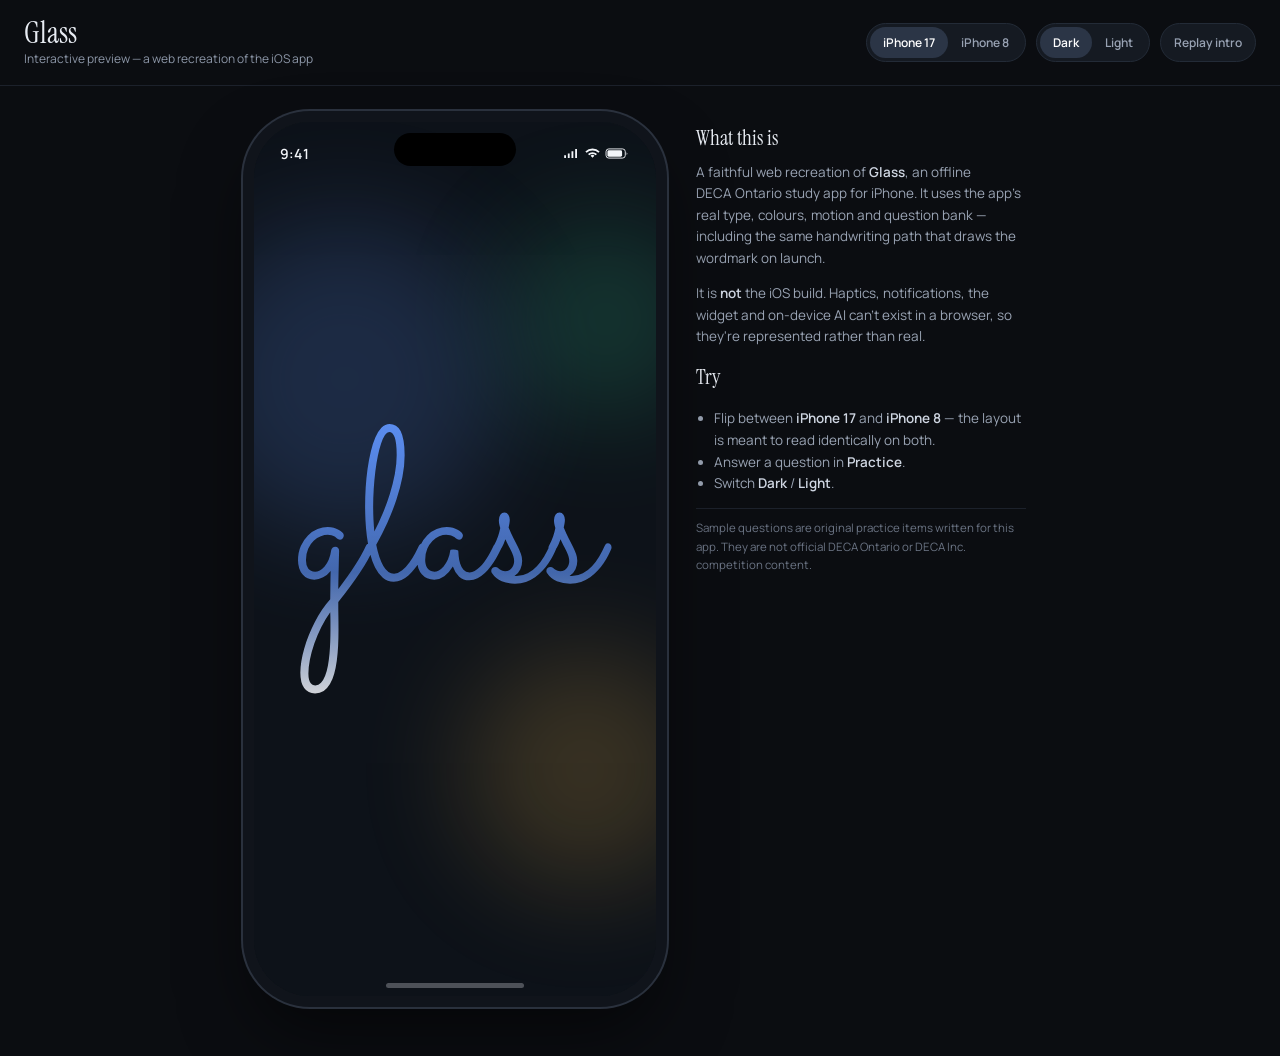
==== index.html @ ff65adac "Add a web recreation of the app, deployable as a static site Vercel cannot run SwiftUI, so pointing " ====
<!doctype html>
<html lang="en">
<head>
<meta charset="utf-8">
<meta name="viewport" content="width=device-width, initial-scale=1, viewport-fit=cover">
<title>Glass — interactive preview</title>
<meta name="description" content="A web recreation of Glass, an offline DECA study app for iPhone.">
<link rel="preconnect" href="https://fonts.googleapis.com">
<link rel="preconnect" href="https://fonts.gstatic.com" crossorigin>
<link href="https://fonts.googleapis.com/css2?family=Instrument+Serif&family=Manrope:wght@400;500;600&family=Sacramento&display=swap" rel="stylesheet">
<link rel="stylesheet" href="/web/app.css">
</head>
<body>

<header class="chrome">
  <div class="chrome-title">
    <span class="wordmark">Glass</span>
    <span class="tag">Interactive preview — a web recreation of the iOS app</span>
  </div>
  <div class="chrome-controls">
    <div class="seg" role="group" aria-label="Device">
      <button data-device="17" class="on" aria-pressed="true">iPhone&nbsp;17</button>
      <button data-device="8" aria-pressed="false">iPhone&nbsp;8</button>
    </div>
    <div class="seg" role="group" aria-label="Appearance">
      <button data-theme="dark" class="on" aria-pressed="true">Dark</button>
      <button data-theme="light" aria-pressed="false">Light</button>
    </div>
    <button id="restart" class="ghost">Replay intro</button>
  </div>
</header>

<main class="stage">
  <div class="phone" id="phone" data-device="17">
    <div class="bezel">
      <div class="island" aria-hidden="true"></div>
      <div class="notchless-status" aria-hidden="true"></div>
      <div class="statusbar" aria-hidden="true">
        <span class="time">9:41</span>
        <span class="icons">
          <svg viewBox="0 0 18 12" class="si"><path d="M1 8h2v3H1zM5 6h2v5H5zM9 3.5h2V11H9zM13 1h2v10h-2z"/></svg>
          <svg viewBox="0 0 16 12" class="si"><path d="M8 10.6 5.9 8.4a3 3 0 0 1 4.2 0zM8 6.6a5 5 0 0 0-3.5 1.4L3.1 6.6a7 7 0 0 1 9.8 0L11.5 8A5 5 0 0 0 8 6.6zM8 2.6a9 9 0 0 0-6.4 2.6L.2 3.8a11 11 0 0 1 15.6 0l-1.4 1.4A9 9 0 0 0 8 2.6z"/></svg>
          <svg viewBox="0 0 26 12" class="si"><rect x="0.5" y="1" width="21" height="10" rx="3" fill="none" stroke="currentColor" stroke-width="1"/><rect x="2" y="2.5" width="16" height="7" rx="1.6"/><path d="M23 4.5v3a2 2 0 0 0 0-3z"/></svg>
        </span>
      </div>

      <div class="screen" id="screen">
        <div class="scrim" aria-hidden="true"></div>
        <div class="viewport" id="viewport"></div>
        <nav class="tabbar" id="tabbar" hidden aria-label="Main"></nav>
      </div>

      <div class="home-indicator" aria-hidden="true"></div>
    </div>
  </div>

  <aside class="notes">
    <h2>What this is</h2>
    <p>A faithful web recreation of <strong>Glass</strong>, an offline DECA&nbsp;Ontario study app
       for iPhone. It uses the app's real type, colours, motion and question bank — including the
       same handwriting path that draws the wordmark on launch.</p>
    <p>It is <strong>not</strong> the iOS build. Haptics, notifications, the widget and on-device
       AI can't exist in a browser, so they're represented rather than real.</p>
    <h2>Try</h2>
    <ul>
      <li>Flip between <strong>iPhone&nbsp;17</strong> and <strong>iPhone&nbsp;8</strong> — the layout
          is meant to read identically on both.</li>
      <li>Answer a question in <strong>Practice</strong>.</li>
      <li>Switch <strong>Dark</strong> / <strong>Light</strong>.</li>
    </ul>
    <p class="fine">Sample questions are original practice items written for this app. They are not
       official DECA&nbsp;Ontario or DECA&nbsp;Inc. competition content.</p>
  </aside>
</main>

<script src="/web/app.js"></script>
</body>
</html>
---- web/app.css ----
/* Glass — web preview
   Design tokens copied verbatim from Core/DesignSystem.swift so the two stay
   comparable. If the app's palette changes, change it here and nowhere else. */

:root {
  --canvas:#F4F6FA; --card:#FFFFFF; --card-raised:#FFFFFF; --card-sunken:#EDF1F7;
  --stroke:#E2E8F0; --stroke-strong:#CBD5E1;
  --text-primary:#0F1B2D; --text-secondary:#53627A; --text-tertiary:#8A97AB;
  --accent:#2563EB; --accent-soft:#E4EDFF;
  --success:#12855C; --success-soft:#DDF5EC;
  --danger:#C8342F; --danger-soft:#FCE6E5;
  --gold:#B07407; --gold-soft:#FBF0DA;
  --inactive:#B4BECC; --shadow:15,27,45;

  --gutter:18px; --card-radius:18px; --control-radius:14px;
  --stack:14px; --section:24px;

  --display:'Instrument Serif',Didot,'Bodoni 72',Georgia,serif;
  --text:'Manrope',-apple-system,'SF Pro Text','Helvetica Neue',sans-serif;
  --script:'Sacramento',cursive;

  /* Springs, approximated. snappy .34/.78 · gentle .5/.85 · quick .18 ease-out */
  --snappy:340ms cubic-bezier(.32,1.35,.5,1);
  --gentle:500ms cubic-bezier(.28,1.12,.44,1);
  --quick:180ms cubic-bezier(.2,0,0,1);
}
[data-theme=dark] {
  --canvas:#0D1219; --card:#161E29; --card-raised:#1D2632; --card-sunken:#111823;
  --stroke:#27313F; --stroke-strong:#33404F;
  --text-primary:#F2F5F9; --text-secondary:#9AA8BC; --text-tertiary:#6C7A8D;
  --accent:#5B8DEF; --accent-soft:#1B2942;
  --success:#34C793; --success-soft:#11312A;
  --danger:#F2645F; --danger-soft:#3A1B1C;
  --gold:#E8B14A; --gold-soft:#33270F;
  --inactive:#3C4757; --shadow:0,0,0;
}

*,*::before,*::after { box-sizing:border-box; }
html,body { margin:0; }
body {
  font-family:var(--text); background:#0b0d11; color:#e8ecf3;
  -webkit-font-smoothing:antialiased; min-height:100vh;
}

/* ---------- page chrome (not part of the app) ---------- */
.chrome {
  display:flex; flex-wrap:wrap; gap:16px; align-items:center; justify-content:space-between;
  padding:18px 24px; border-bottom:1px solid #1c212b;
}
.chrome-title { display:flex; flex-direction:column; gap:2px; }
.wordmark { font-family:var(--display); font-size:30px; line-height:1; }
.tag { font-size:12px; color:#8d97a8; }
.chrome-controls { display:flex; gap:10px; flex-wrap:wrap; }
.seg { display:flex; background:#151a22; border:1px solid #232b37; border-radius:999px; padding:3px; }
.seg button, .ghost {
  font:inherit; font-size:12px; font-weight:600; color:#98a2b3;
  background:none; border:0; padding:7px 13px; border-radius:999px; cursor:pointer;
}
.seg button.on { background:#2b3546; color:#fff; }
.ghost { border:1px solid #232b37; border-radius:999px; background:#151a22; }
.seg button:focus-visible, .ghost:focus-visible { outline:2px solid #5B8DEF; outline-offset:2px; }

.stage {
  display:flex; gap:40px; align-items:flex-start; justify-content:center;
  padding:36px 24px 60px; flex-wrap:wrap;
}
.notes { max-width:330px; font-size:13.5px; line-height:1.6; color:#9aa4b4; }
.notes h2 { font-family:var(--display); font-size:21px; color:#e8ecf3; margin:0 0 6px; font-weight:400; }
.notes h2 + p { margin-top:0; }
.notes ul { padding-left:18px; }
.notes strong { color:#cfd6e2; font-weight:600; }
.fine { font-size:11.5px; color:#6b7484; border-top:1px solid #1c212b; padding-top:10px; }

/* ---------- device ---------- */
.phone { --w:402px; --h:874px; --radius:56px; --top-inset:59px; --bottom-inset:34px; }
.phone[data-device="8"] { --w:375px; --h:667px; --radius:0px; --top-inset:20px; --bottom-inset:0px; }

.bezel {
  position:relative; width:var(--w); height:var(--h);
  border-radius:var(--radius); background:var(--canvas);
  box-shadow:0 0 0 11px #10141b, 0 0 0 13px #2a313d, 0 34px 70px rgba(0,0,0,.55);
  overflow:hidden; transition:width var(--gentle), height var(--gentle), border-radius var(--gentle);
}
.phone[data-device="8"] .bezel { box-shadow:0 0 0 13px #10141b, 0 0 0 15px #2a313d, 0 34px 70px rgba(0,0,0,.55); }

.island {
  position:absolute; top:11px; left:50%; transform:translateX(-50%);
  width:122px; height:33px; border-radius:999px; background:#000; z-index:6;
}
.phone[data-device="8"] .island { display:none; }
.notchless-status { display:none; }

.statusbar {
  position:absolute; top:0; left:0; right:0; height:var(--top-inset); z-index:8;
  display:flex; align-items:center; justify-content:space-between;
  padding:0 26px; color:var(--text-primary); font-size:14px; font-weight:600;
  padding-top:4px;
}
.phone[data-device="8"] .statusbar { padding:0 14px; font-size:12px; }
.statusbar .time { letter-spacing:.2px; }
.icons { display:flex; gap:5px; align-items:center; }
.si { height:11px; fill:currentColor; }
.si:nth-child(1) { width:17px; } .si:nth-child(2) { width:15px; } .si:nth-child(3) { width:25px; }

.home-indicator {
  position:absolute; bottom:8px; left:50%; transform:translateX(-50%);
  width:138px; height:5px; border-radius:99px; background:var(--text-primary); opacity:.28; z-index:6;
}
.phone[data-device="8"] .home-indicator { display:none; }

.screen {
  position:absolute; inset:0; background:var(--canvas); color:var(--text-primary);
  overflow:hidden; display:flex; flex-direction:column;
}
/* The status-bar fade, same idea as StatusBarScrim in the app: a gradient of
   the canvas colour, never a blur. */
.scrim {
  position:absolute; top:0; left:0; right:0; z-index:4; pointer-events:none;
  height:calc(var(--top-inset) + 16px);
  background:linear-gradient(to bottom,
    var(--canvas) 0%, var(--canvas) 55%, rgba(0,0,0,0) 100%);
}
[data-theme=light] .scrim { background:linear-gradient(to bottom,#F4F6FA 0%,#F4F6FA 55%,rgba(244,246,250,0) 100%); }

.viewport {
  flex:1; overflow-y:auto; overflow-x:hidden; -webkit-overflow-scrolling:touch;
  padding:calc(var(--top-inset) + 6px) var(--gutter) calc(var(--bottom-inset) + 96px);
  scrollbar-width:none;
}
.viewport::-webkit-scrollbar { display:none; }
.viewport.flush { padding:0; overflow:hidden; }

/* ---------- type ---------- */
.t-large { font-family:var(--display); font-size:38px; line-height:1.06; font-weight:400; }
.t-title { font-family:var(--display); font-size:26px; line-height:1.14; font-weight:400; }
.t-question { font-size:20px; font-weight:600; line-height:1.32; }
.t-headline { font-size:17px; font-weight:600; }
.t-body { font-size:17px; }
.t-callout { font-size:16px; }
.t-foot { font-size:13px; }
.t-cap { font-size:12px; }
.t-capb { font-size:12px; font-weight:600; }
.dim { color:var(--text-secondary); }
.dimmer { color:var(--text-tertiary); }
.num { font-variant-numeric:tabular-nums; }

/* ---------- building blocks ---------- */
.card {
  background:var(--card); border:1px solid var(--stroke); border-radius:var(--card-radius);
  padding:16px; box-shadow:0 4px 10px rgba(var(--shadow),.05);
}
.stack { display:flex; flex-direction:column; gap:var(--stack); }
.section { display:flex; flex-direction:column; gap:var(--section); }
.row { display:flex; align-items:center; gap:12px; }
.spread { display:flex; align-items:center; justify-content:space-between; gap:12px; }
.grow { flex:1; }

.header-block { display:flex; flex-direction:column; gap:5px; margin-bottom:2px; }
.eyebrow { display:flex; align-items:center; gap:6px; font-size:12px; font-weight:600; color:var(--text-secondary); }
.dot { width:9px; height:9px; border-radius:99px; background:var(--accent); flex:none; }

.btn {
  font:inherit; font-size:17px; font-weight:500; color:#fff; background:var(--accent);
  border:0; border-radius:var(--control-radius); padding:14px 18px; width:100%;
  cursor:pointer; transition:transform var(--quick), filter var(--quick);
}
.btn:active { transform:scale(.975); filter:brightness(.94); }
.btn.secondary { background:var(--card-sunken); color:var(--text-primary); border:1px solid var(--stroke); }
.btn:focus-visible { outline:2px solid var(--accent); outline-offset:3px; }

.chip {
  font:inherit; font-size:13px; font-weight:600; color:var(--text-primary);
  background:var(--card-sunken); border:1px solid var(--stroke);
  border-radius:11px; padding:11px 0; flex:1; cursor:pointer; transition:all var(--quick);
}
.chip.on { background:var(--accent); border-color:var(--accent); color:#fff; }
.chips { display:flex; gap:8px; }

.pill { display:inline-flex; align-items:center; gap:5px; font-size:11.5px; font-weight:600;
        padding:4px 9px; border-radius:99px; background:var(--accent-soft); color:var(--accent); }

.opt {
  display:flex; align-items:center; gap:12px; width:100%; text-align:left; cursor:pointer;
  font:inherit; font-size:16px; color:var(--text-primary);
  background:var(--card-sunken); border:1px solid var(--stroke);
  border-radius:var(--control-radius); padding:11px 12px; transition:all var(--quick);
}
.opt .mark { width:22px; height:22px; border-radius:99px; border:1.5px solid var(--inactive); flex:none; }
.opt.on { background:color-mix(in srgb, var(--accent) 9%, transparent); border-color:color-mix(in srgb, var(--accent) 45%, transparent); font-weight:600; }
.opt.on .mark { border-color:var(--accent); background:var(--accent); box-shadow:inset 0 0 0 3px var(--card); }
.opt.correct { background:var(--success-soft); border-color:var(--success); }
.opt.correct .mark { border-color:var(--success); background:var(--success); box-shadow:inset 0 0 0 3px var(--card); }
.opt.wrong { background:var(--danger-soft); border-color:var(--danger); }
.opt.wrong .mark { border-color:var(--danger); background:var(--danger); box-shadow:inset 0 0 0 3px var(--card); }
.opt:disabled { cursor:default; }
.opt .letter { font-size:12px; font-weight:700; color:var(--text-tertiary); width:14px; flex:none; }

.bar { height:8px; border-radius:99px; background:var(--card-sunken); border:1px solid var(--stroke); overflow:hidden; }
.bar > i { display:block; height:100%; background:var(--accent); transition:width var(--gentle); }

.ring { display:block; }
.ring circle { fill:none; stroke-linecap:round; transform:rotate(-90deg); transform-origin:50% 50%; }

.divider { height:1px; background:var(--stroke); }

/* ---------- tab bar (floating capsule, as in RootView) ---------- */
.tabbar {
  position:absolute; left:50%; transform:translateX(-50%); z-index:7;
  bottom:calc(var(--bottom-inset) + 12px);
  display:flex; gap:2px; padding:6px;
  background:color-mix(in srgb, var(--card) 88%, transparent);
  border:1px solid var(--stroke); border-radius:999px;
  box-shadow:0 8px 22px rgba(var(--shadow),.18);
  backdrop-filter:blur(14px); -webkit-backdrop-filter:blur(14px);
  max-width:calc(100% - 20px);
}
.tabbar button {
  font:inherit; font-size:9.5px; font-weight:600; color:var(--text-tertiary);
  background:none; border:0; border-radius:999px; padding:7px 9px 6px;
  display:flex; flex-direction:column; align-items:center; gap:3px; cursor:pointer;
  transition:color var(--quick), background var(--quick);
}
/* `display:flex` above outranks the UA stylesheet's [hidden]{display:none},
   so the bar has to be told again — otherwise it floats over the intro and
   the onboarding, neither of which has tabs. */
.tabbar[hidden] { display:none; }
.tabbar button svg { width:19px; height:19px; fill:currentColor; }
.tabbar button.on { color:var(--accent); background:var(--accent-soft); }
.phone[data-device="8"] .tabbar button { padding:6px 7px 5px; font-size:9px; }

/* ---------- intro ---------- */
/* Below the status bar and island (z 5/6): those are physical on a real phone
   and stay visible through the reveal. Above the scrim so the fade doesn't
   sit on top of the wordmark. */
.intro { position:absolute; inset:0; display:grid; place-items:center; background:var(--canvas); z-index:5; }
.intro.leaving { opacity:0; transition:opacity 450ms ease-in; }
.blob { position:absolute; border-radius:50%; filter:blur(56px); opacity:.2; }
.word-wrap { position:relative; width:78%; }
.word-wrap svg { width:100%; overflow:visible; display:block; }
#pen { fill:none; stroke:#fff; stroke-linecap:round; stroke-linejoin:round; }
#glassword { font-family:var(--script); }

/* ---------- onboarding ---------- */
.summary { display:flex; align-items:center; gap:12px; width:100%; text-align:left; cursor:pointer;
           font:inherit; background:var(--card); border:1px solid var(--stroke);
           border-radius:var(--card-radius); padding:13px; color:var(--text-primary); }
.tick { width:18px; height:18px; flex:none; fill:var(--success); }
.enter { animation:enter var(--gentle) both; }
@keyframes enter { from { opacity:0; transform:translateY(-10px);} to { opacity:1; transform:none; } }

@media (prefers-reduced-motion:reduce) {
  *, *::before, *::after { animation-duration:.01ms !important; transition-duration:.01ms !important; }
}

@media (max-width:900px) {
  .stage { padding:20px 12px 40px; gap:24px; }
  .notes { max-width:none; }
  .phone { zoom:.86; }
}
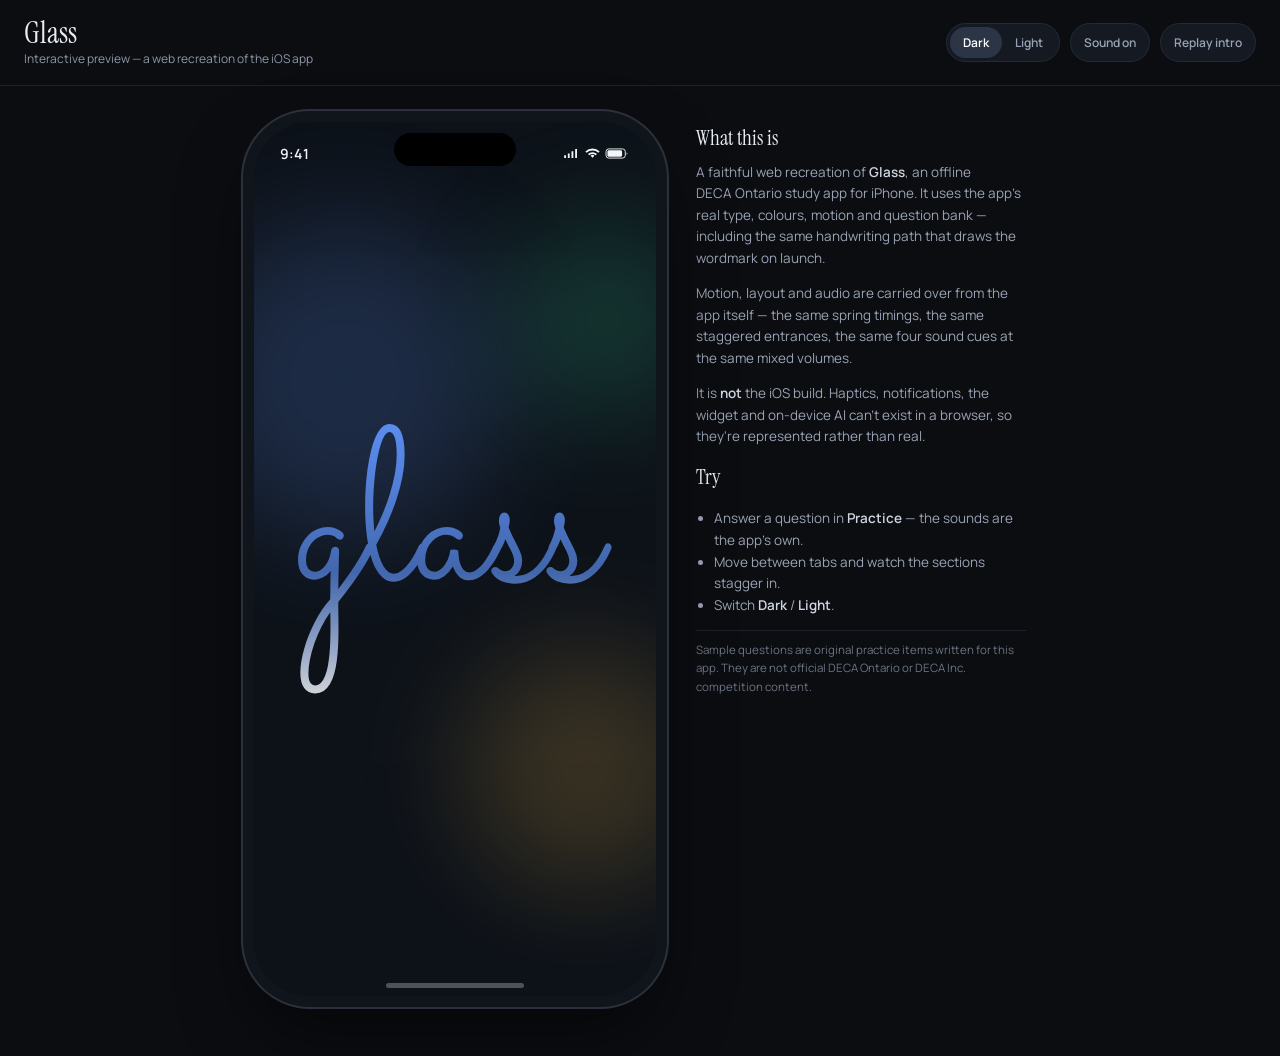
==== commit 02348350: "Web preview: drop the iPhone 8 frame, add the app's motion and sound Device toggle removed — iPhone " ====
--- a/index.html
+++ b/index.html
@@ -18,23 +18,19 @@
     <span class="tag">Interactive preview — a web recreation of the iOS app</span>
   </div>
   <div class="chrome-controls">
-    <div class="seg" role="group" aria-label="Device">
-      <button data-device="17" class="on" aria-pressed="true">iPhone&nbsp;17</button>
-      <button data-device="8" aria-pressed="false">iPhone&nbsp;8</button>
-    </div>
     <div class="seg" role="group" aria-label="Appearance">
       <button data-theme="dark" class="on" aria-pressed="true">Dark</button>
       <button data-theme="light" aria-pressed="false">Light</button>
     </div>
+    <button id="sound" class="ghost" aria-pressed="true">Sound on</button>
     <button id="restart" class="ghost">Replay intro</button>
   </div>
 </header>
 
 <main class="stage">
-  <div class="phone" id="phone" data-device="17">
+  <div class="phone" id="phone">
     <div class="bezel">
       <div class="island" aria-hidden="true"></div>
-      <div class="notchless-status" aria-hidden="true"></div>
       <div class="statusbar" aria-hidden="true">
         <span class="time">9:41</span>
         <span class="icons">
@@ -59,13 +55,14 @@
     <p>A faithful web recreation of <strong>Glass</strong>, an offline DECA&nbsp;Ontario study app
        for iPhone. It uses the app's real type, colours, motion and question bank — including the
        same handwriting path that draws the wordmark on launch.</p>
+    <p>Motion, layout and audio are carried over from the app itself — the same spring timings,
+       the same staggered entrances, the same four sound cues at the same mixed volumes.</p>
     <p>It is <strong>not</strong> the iOS build. Haptics, notifications, the widget and on-device
        AI can't exist in a browser, so they're represented rather than real.</p>
     <h2>Try</h2>
     <ul>
-      <li>Flip between <strong>iPhone&nbsp;17</strong> and <strong>iPhone&nbsp;8</strong> — the layout
-          is meant to read identically on both.</li>
-      <li>Answer a question in <strong>Practice</strong>.</li>
+      <li>Answer a question in <strong>Practice</strong> — the sounds are the app's own.</li>
+      <li>Move between tabs and watch the sections stagger in.</li>
       <li>Switch <strong>Dark</strong> / <strong>Light</strong>.</li>
     </ul>
     <p class="fine">Sample questions are original practice items written for this app. They are not
--- a/web/app.css
+++ b/web/app.css
@@ -73,7 +73,6 @@
 
 /* ---------- device ---------- */
 .phone { --w:402px; --h:874px; --radius:56px; --top-inset:59px; --bottom-inset:34px; }
-.phone[data-device="8"] { --w:375px; --h:667px; --radius:0px; --top-inset:20px; --bottom-inset:0px; }
 
 .bezel {
   position:relative; width:var(--w); height:var(--h);
@@ -81,14 +80,11 @@
   box-shadow:0 0 0 11px #10141b, 0 0 0 13px #2a313d, 0 34px 70px rgba(0,0,0,.55);
   overflow:hidden; transition:width var(--gentle), height var(--gentle), border-radius var(--gentle);
 }
-.phone[data-device="8"] .bezel { box-shadow:0 0 0 13px #10141b, 0 0 0 15px #2a313d, 0 34px 70px rgba(0,0,0,.55); }
 
 .island {
   position:absolute; top:11px; left:50%; transform:translateX(-50%);
   width:122px; height:33px; border-radius:999px; background:#000; z-index:6;
 }
-.phone[data-device="8"] .island { display:none; }
-.notchless-status { display:none; }
 
 .statusbar {
   position:absolute; top:0; left:0; right:0; height:var(--top-inset); z-index:8;
@@ -96,7 +92,6 @@
   padding:0 26px; color:var(--text-primary); font-size:14px; font-weight:600;
   padding-top:4px;
 }
-.phone[data-device="8"] .statusbar { padding:0 14px; font-size:12px; }
 .statusbar .time { letter-spacing:.2px; }
 .icons { display:flex; gap:5px; align-items:center; }
 .si { height:11px; fill:currentColor; }
@@ -106,7 +101,6 @@
   position:absolute; bottom:8px; left:50%; transform:translateX(-50%);
   width:138px; height:5px; border-radius:99px; background:var(--text-primary); opacity:.28; z-index:6;
 }
-.phone[data-device="8"] .home-indicator { display:none; }
 
 .screen {
   position:absolute; inset:0; background:var(--canvas); color:var(--text-primary);
@@ -226,7 +220,6 @@
 .tabbar[hidden] { display:none; }
 .tabbar button svg { width:19px; height:19px; fill:currentColor; }
 .tabbar button.on { color:var(--accent); background:var(--accent-soft); }
-.phone[data-device="8"] .tabbar button { padding:6px 7px 5px; font-size:9px; }
 
 /* ---------- intro ---------- */
 /* Below the status bar and island (z 5/6): those are physical on a real phone
@@ -248,6 +241,18 @@
 .enter { animation:enter var(--gentle) both; }
 @keyframes enter { from { opacity:0; transform:translateY(-10px);} to { opacity:1; transform:none; } }
 
+/* appearIn(_:) — sections rise and fade in sequence, 14px of travel and 55ms
+   between each, matching Core/Motion.swift. */
+.ap { animation:appearIn 500ms cubic-bezier(.28,1.12,.44,1) both; }
+@keyframes appearIn { from { opacity:0; transform:translateY(14px); } to { opacity:1; transform:none; } }
+
+/* Tab changes travel in the direction of the move, as .page(direction:) does. */
+.page-in { animation:pageIn 380ms cubic-bezier(.28,1.1,.42,1) both; }
+@keyframes pageIn {
+  from { opacity:0; transform:translateX(calc(var(--dir, 1) * 26px)) scale(.985); }
+  to   { opacity:1; transform:none; }
+}
+
 @media (prefers-reduced-motion:reduce) {
   *, *::before, *::after { animation-duration:.01ms !important; transition-duration:.01ms !important; }
 }
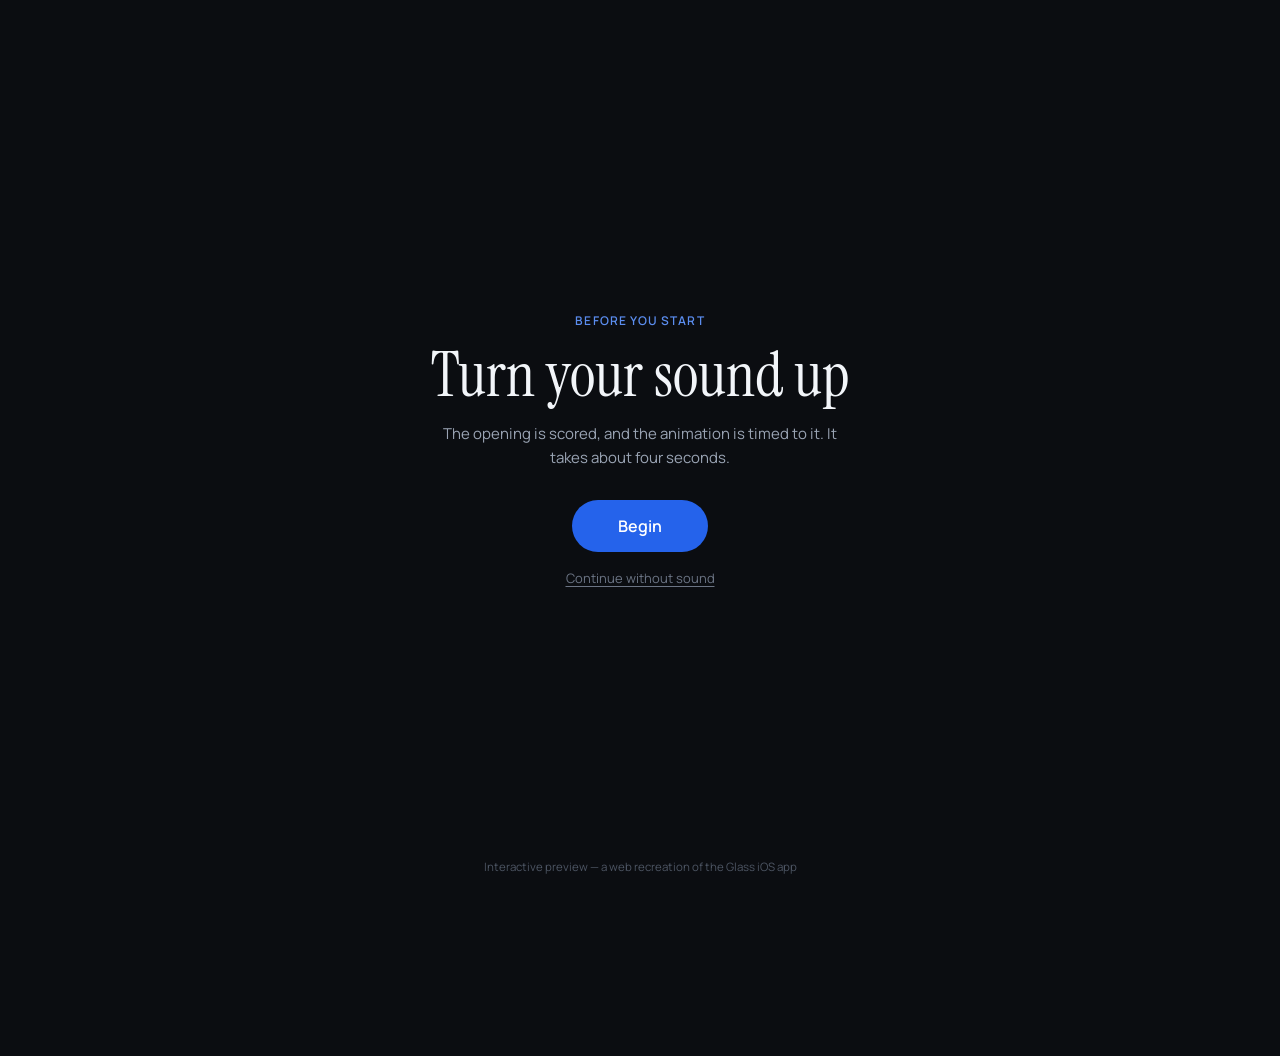
==== commit 8d9b894d: "Web preview: open on the reveal, full screen, behind a sound prompt The launch reveal now runs at pa" ====
--- a/index.html
+++ b/index.html
@@ -10,7 +10,25 @@
 <link href="https://fonts.googleapis.com/css2?family=Instrument+Serif&family=Manrope:wght@400;500;600&family=Sacramento&display=swap" rel="stylesheet">
 <link rel="stylesheet" href="/web/app.css">
 </head>
-<body>
+<body class="gated">
+
+<!-- Shown before anything else. It exists for two reasons: the opening is
+     scored and worth hearing, and browsers refuse to play audio until the
+     visitor has interacted with the page — so this tap is what unlocks it. -->
+<div id="gate" class="gate">
+  <div class="gate-inner">
+    <p class="gate-kicker">Before you start</p>
+    <h1 class="gate-title">Turn your sound up</h1>
+    <p class="gate-sub">The opening is scored, and the animation is timed to it.
+       It takes about four seconds.</p>
+    <button id="begin" class="gate-btn">Begin</button>
+    <button id="beginQuiet" class="gate-quiet">Continue without sound</button>
+  </div>
+  <p class="gate-fine">Interactive preview — a web recreation of the Glass iOS app</p>
+</div>
+
+<!-- The reveal, at page scale rather than inside the phone. -->
+<div id="fullIntro" class="full-intro" hidden aria-hidden="true"></div>
 
 <header class="chrome">
   <div class="chrome-title">
--- a/web/app.css
+++ b/web/app.css
@@ -262,3 +262,51 @@
   .notes { max-width:none; }
   .phone { zoom:.86; }
 }
+
+/* ---------- landing gate + full-screen reveal ---------- */
+
+/* The page waits behind the gate, then eases in once the reveal is done. */
+body.gated .chrome, body.gated .stage { opacity:0; pointer-events:none; }
+.chrome, .stage { transition:opacity 700ms ease-out; }
+
+.gate {
+  position:fixed; inset:0; z-index:50; display:grid; place-items:center;
+  background:#0b0d11; text-align:center; padding:32px;
+  transition:opacity 500ms ease-out;
+}
+.gate.gone { opacity:0; pointer-events:none; }
+.gate-inner { max-width:420px; display:flex; flex-direction:column; align-items:center; gap:0; }
+.gate-kicker {
+  font-size:12px; font-weight:600; letter-spacing:.09em; text-transform:uppercase;
+  color:#5B8DEF; margin:0 0 14px;
+}
+.gate-title { font-family:var(--display); font-size:clamp(38px,7vw,62px); font-weight:400;
+              line-height:1.05; color:#f2f5f9; margin:0 0 14px; }
+.gate-sub { font-size:15px; line-height:1.6; color:#9aa4b4; margin:0 0 30px; }
+.gate-btn {
+  font:inherit; font-size:16px; font-weight:600; color:#fff; background:#2563EB;
+  border:0; border-radius:999px; padding:15px 46px; cursor:pointer;
+  transition:transform var(--quick), background var(--quick);
+}
+.gate-btn:hover { background:#3b76f2; }
+.gate-btn:active { transform:scale(.97); }
+.gate-quiet {
+  font:inherit; font-size:13px; color:#6b7484; background:none; border:0;
+  margin-top:16px; cursor:pointer; text-decoration:underline; text-underline-offset:3px;
+}
+.gate-quiet:hover { color:#9aa4b4; }
+.gate-fine { position:absolute; bottom:26px; left:0; right:0; font-size:11.5px; color:#4d5563; margin:0; }
+.gate-btn:focus-visible, .gate-quiet:focus-visible { outline:2px solid #5B8DEF; outline-offset:3px; }
+
+/* The reveal fills the window, so the wordmark is drawn at real scale rather
+   than shrunk into the phone. */
+.full-intro {
+  position:fixed; inset:0; z-index:40; display:grid; place-items:center;
+  background:var(--canvas); overflow:hidden;
+  transition:opacity 600ms ease-in;
+}
+.full-intro.gone { opacity:0; pointer-events:none; }
+.full-intro .word-wrap { width:min(62vw, 620px); }
+.full-intro .blob { position:absolute; border-radius:50%; filter:blur(80px); opacity:.22; }
+
+@media (max-width:720px) { .full-intro .word-wrap { width:78vw; } }
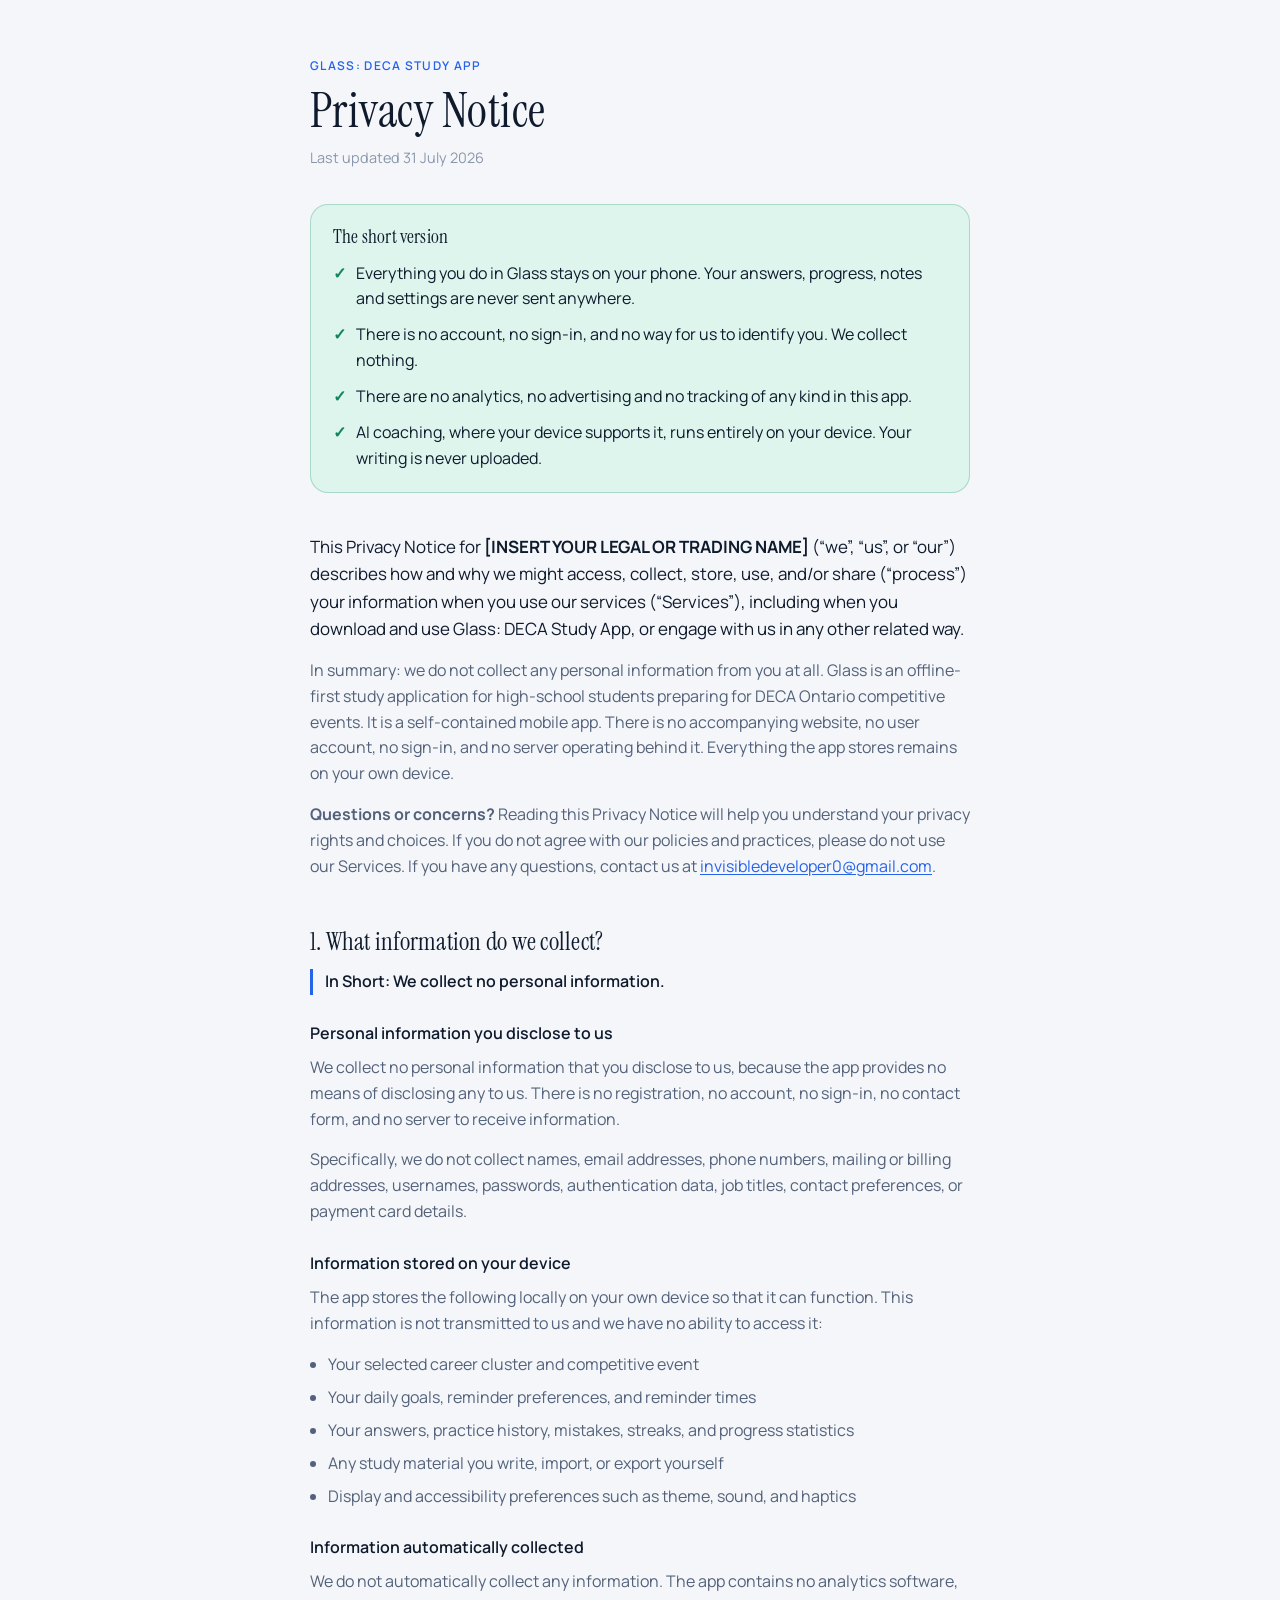
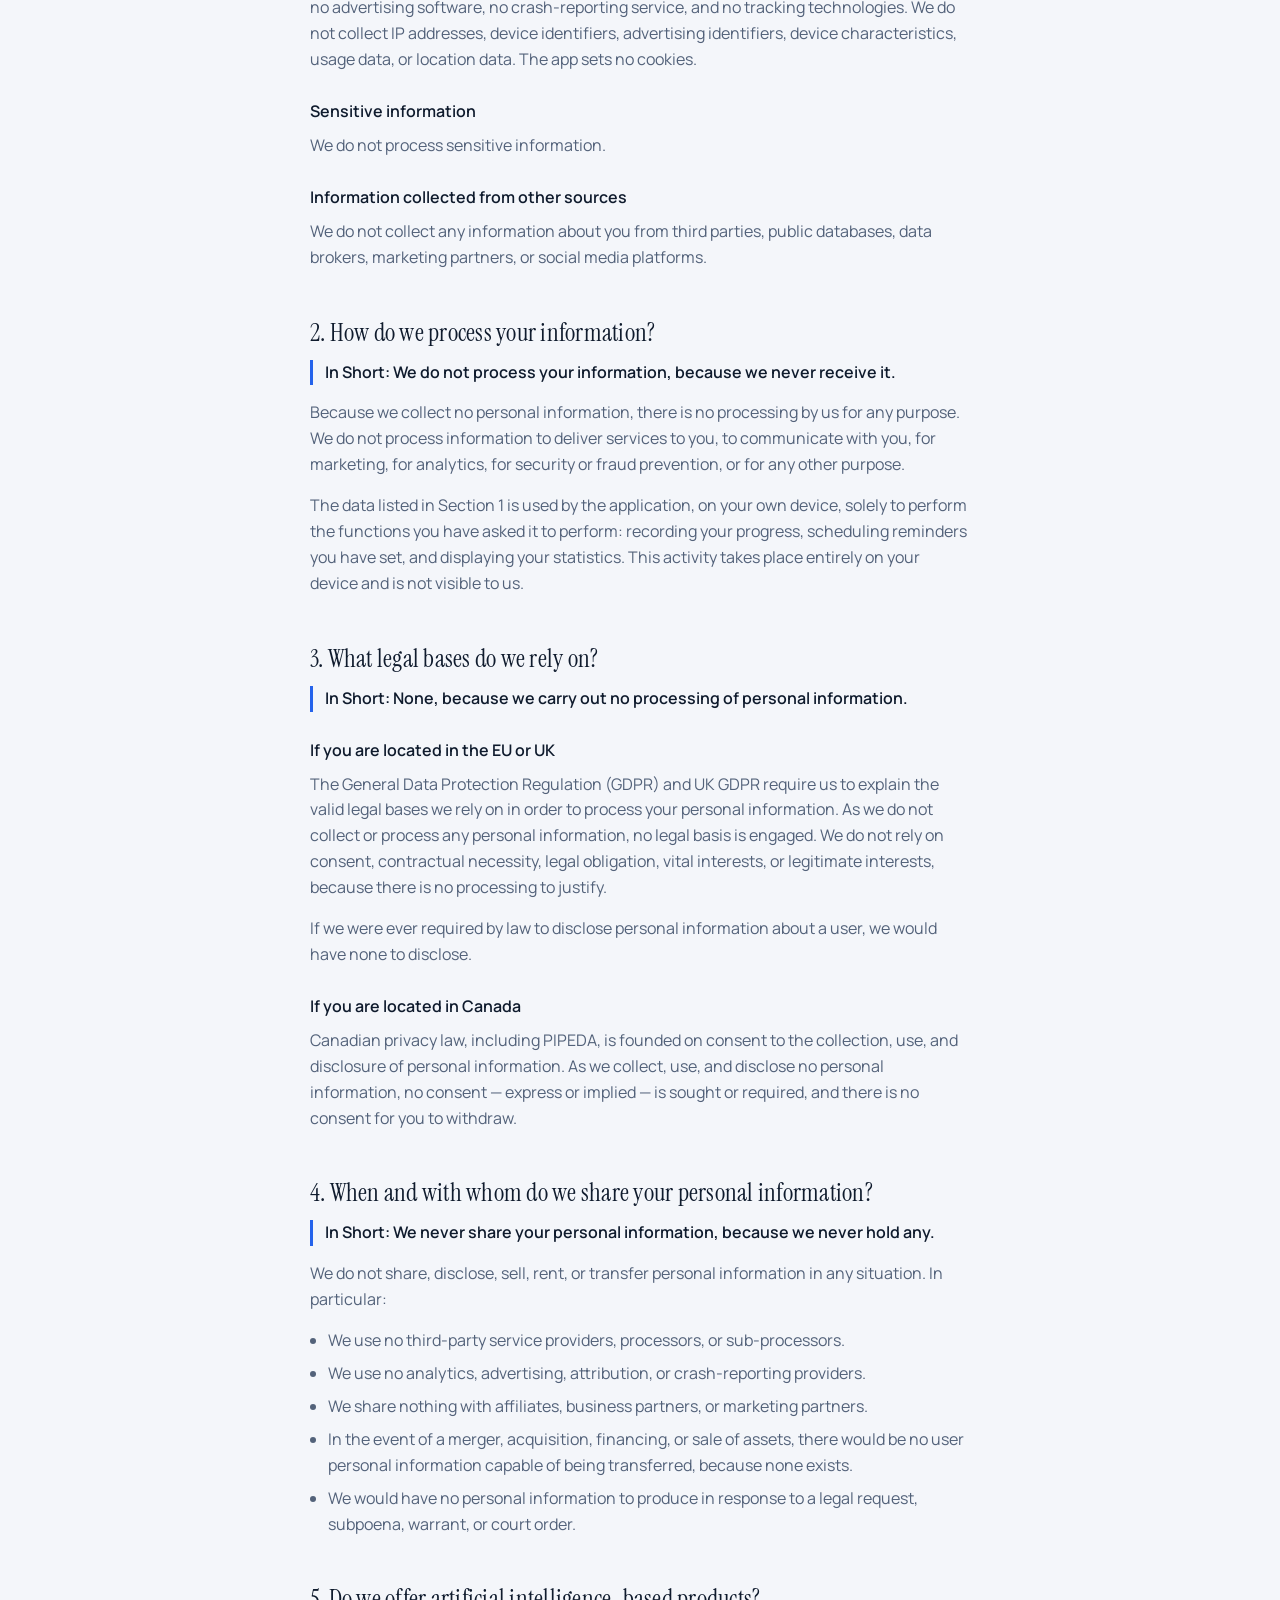
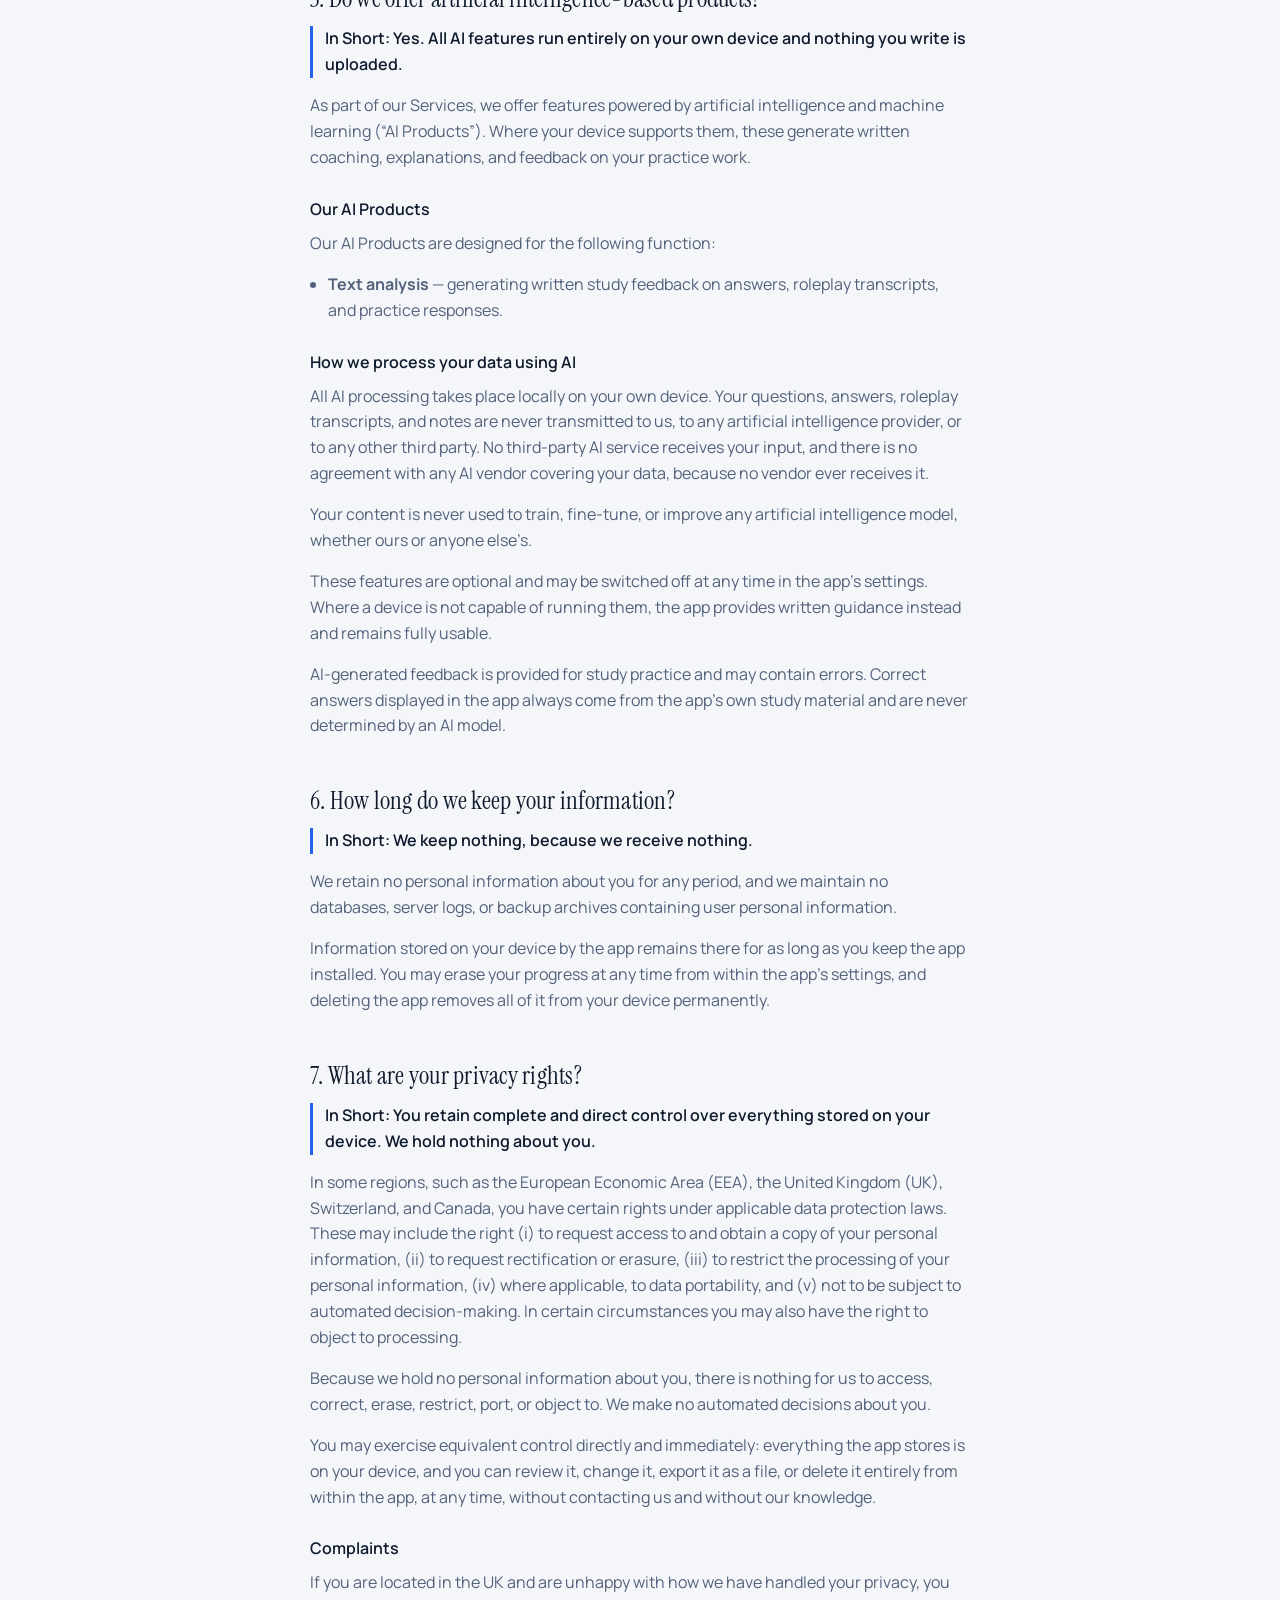
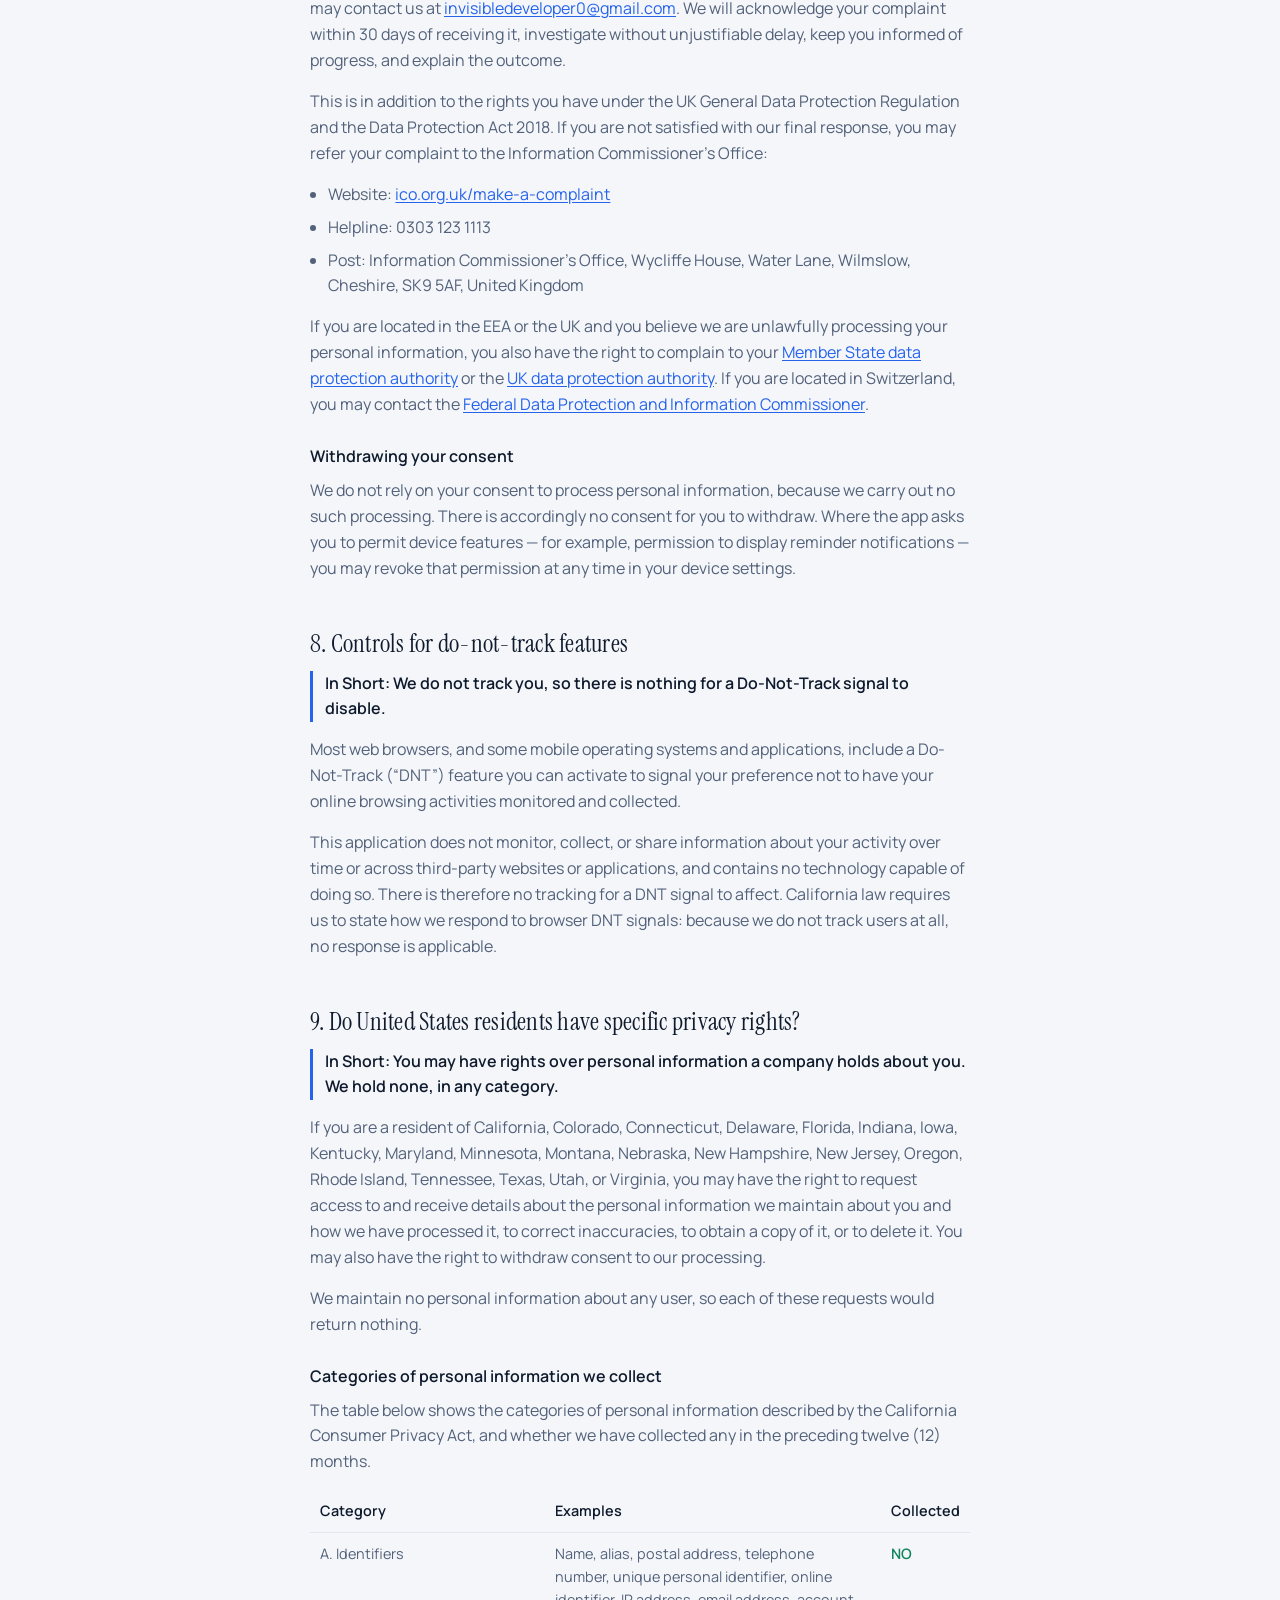
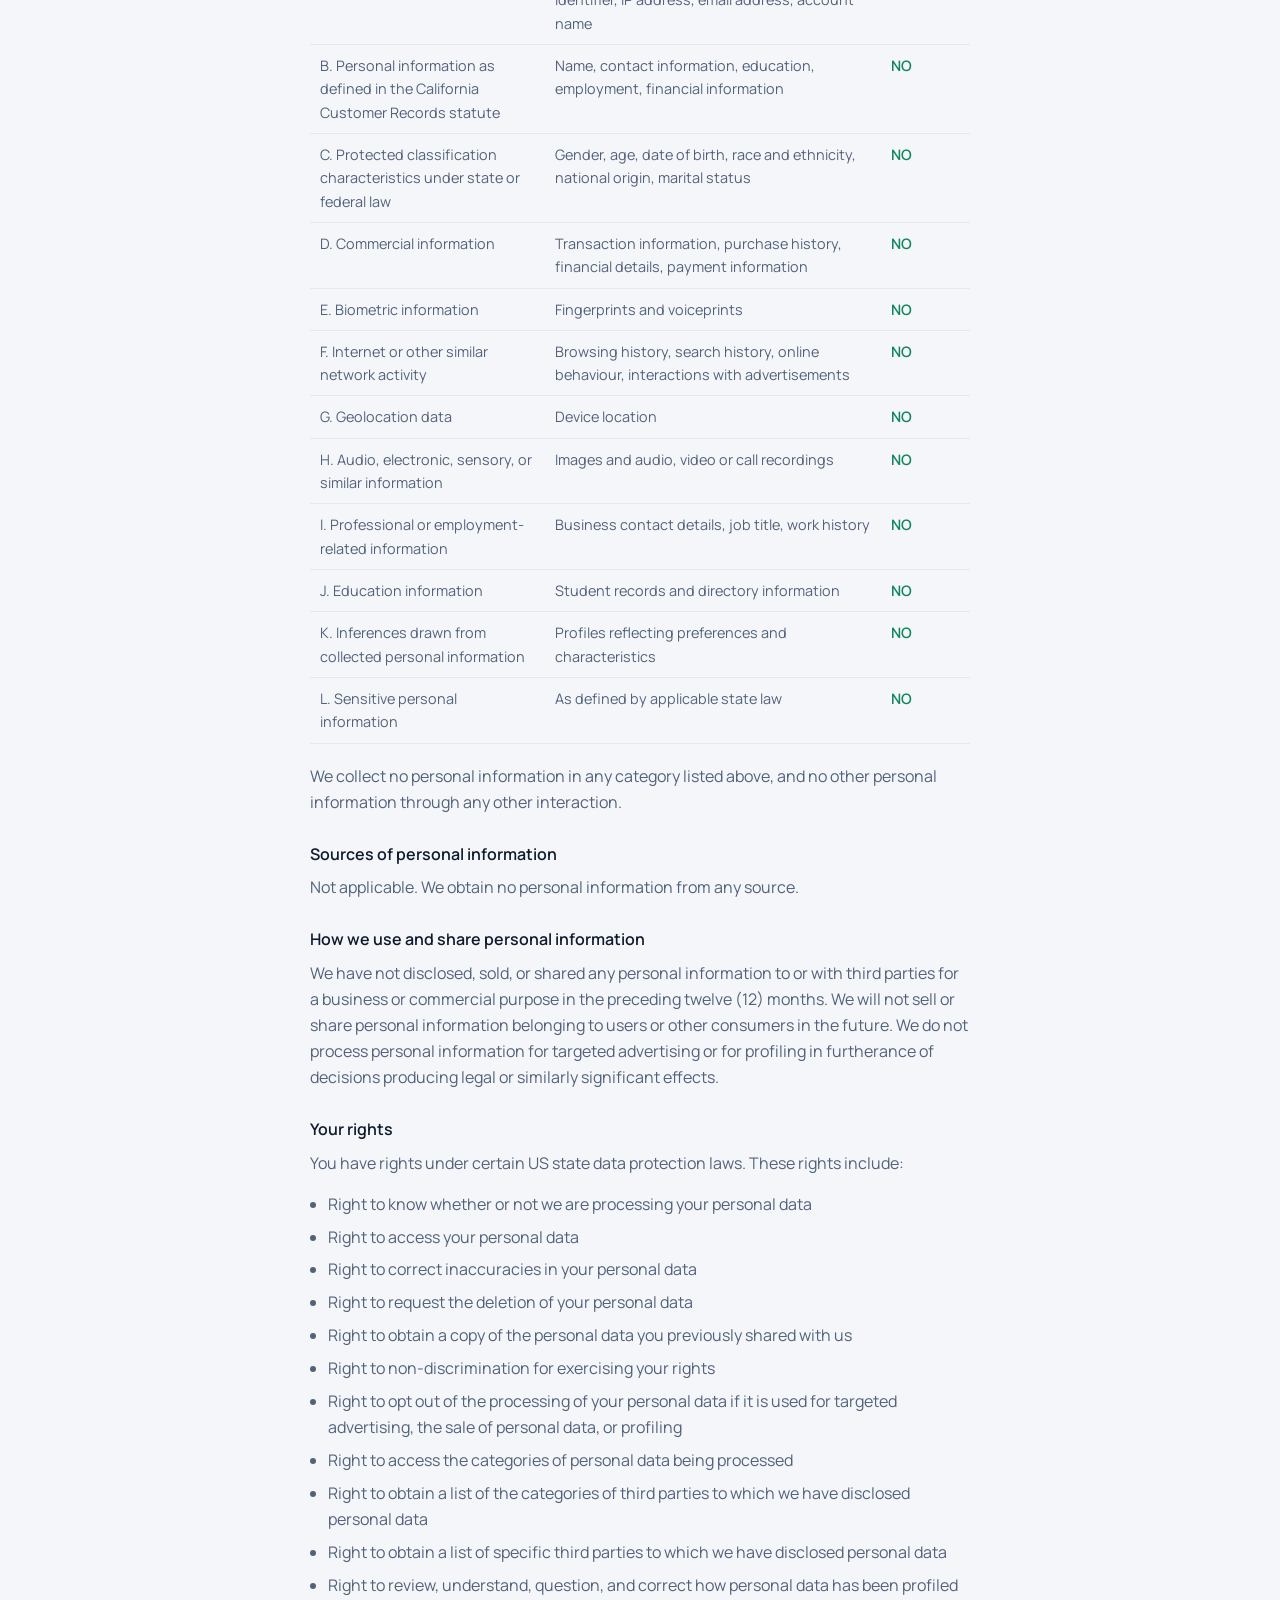
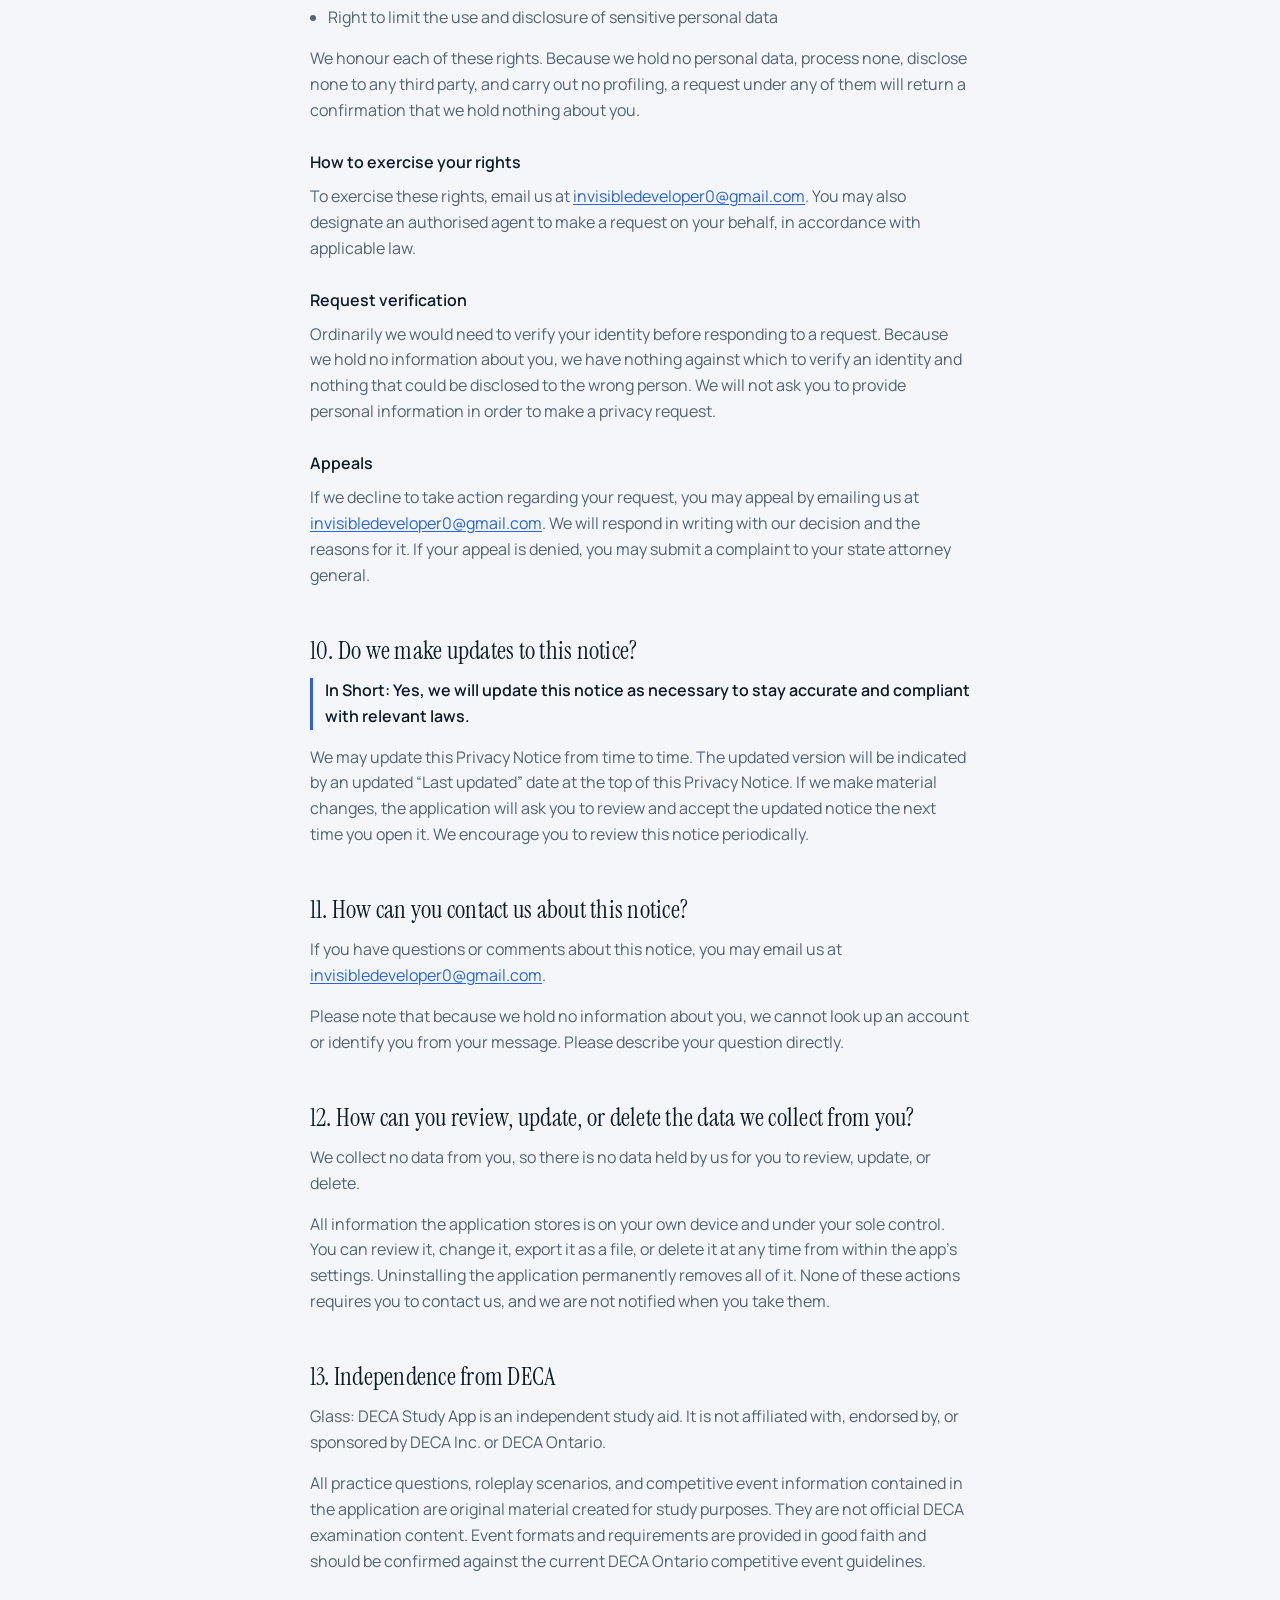
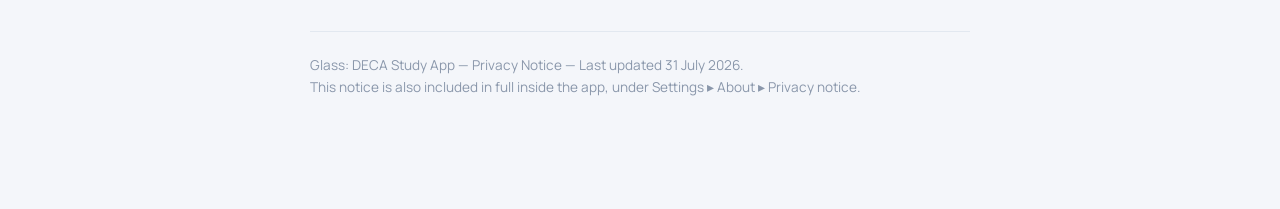
==== commit 8aef6418: "Publish the privacy notice on its own branch An orphan branch with no shared history, holding the no" ====
--- a/index.html
+++ b/index.html
@@ -3,91 +3,273 @@
 <head>
 <meta charset="utf-8">
 <meta name="viewport" content="width=device-width, initial-scale=1, viewport-fit=cover">
-<title>Glass — interactive preview</title>
-<meta name="description" content="A web recreation of Glass, an offline DECA study app for iPhone.">
+<title>Privacy Notice — Glass: DECA Study App</title>
+<meta name="description" content="Privacy notice for Glass, an offline-first DECA Ontario study app. We collect no personal information.">
+<meta name="robots" content="index,follow">
 <link rel="preconnect" href="https://fonts.googleapis.com">
 <link rel="preconnect" href="https://fonts.gstatic.com" crossorigin>
-<link href="https://fonts.googleapis.com/css2?family=Instrument+Serif&family=Manrope:wght@400;500;600&family=Sacramento&display=swap" rel="stylesheet">
-<link rel="stylesheet" href="/web/app.css">
+<link href="https://fonts.googleapis.com/css2?family=Instrument+Serif&family=Manrope:wght@400;500;600&display=swap" rel="stylesheet">
+
+<!-- Deliberately self-contained rather than linking /web/app.css. That file is
+     the interactive preview's stylesheet and will change as the preview does;
+     a privacy notice is a document Apple and users may load years from now and
+     it should not be able to break. Tokens below are copied from
+     Core/DesignSystem.swift, same as the preview's. -->
+<style>
+  :root {
+    --canvas:#F4F6FA; --card:#FFFFFF; --stroke:#E2E8F0;
+    --text-primary:#0F1B2D; --text-secondary:#53627A; --text-tertiary:#8A97AB;
+    --accent:#2563EB; --success:#12855C; --success-soft:#DDF5EC;
+    --display:'Instrument Serif',Didot,'Bodoni 72',Georgia,serif;
+    --text:'Manrope',-apple-system,'SF Pro Text','Helvetica Neue',sans-serif;
+  }
+  @media (prefers-color-scheme: dark) {
+    :root {
+      --canvas:#0D1219; --card:#161E29; --stroke:#27313F;
+      --text-primary:#F2F5F9; --text-secondary:#9AA8BC; --text-tertiary:#6C7A8D;
+      --accent:#5B8DEF; --success:#34C793; --success-soft:#11312A;
+    }
+  }
+  *,*::before,*::after { box-sizing:border-box; }
+  html { -webkit-text-size-adjust:100%; }
+  body {
+    margin:0; background:var(--canvas); color:var(--text-secondary);
+    font-family:var(--text); font-size:16px; line-height:1.62;
+    -webkit-font-smoothing:antialiased;
+  }
+  .wrap { max-width:44rem; margin:0 auto; padding:56px 22px 96px; }
+
+  .eyebrow {
+    font-size:.75rem; font-weight:600; letter-spacing:.11em; text-transform:uppercase;
+    color:var(--accent); margin:0 0 10px;
+  }
+  h1 {
+    font-family:var(--display); font-weight:400; font-size:clamp(2.2rem,6vw,3rem);
+    line-height:1.1; color:var(--text-primary); margin:0 0 8px; letter-spacing:.01em;
+  }
+  .updated { font-size:.9rem; color:var(--text-tertiary); margin:0 0 34px; }
+
+  h2 {
+    font-family:var(--display); font-weight:400; font-size:1.55rem; line-height:1.25;
+    color:var(--text-primary); margin:46px 0 12px; letter-spacing:.01em;
+  }
+  h3 {
+    font-size:1rem; font-weight:600; color:var(--text-primary); margin:26px 0 8px;
+  }
+  p { margin:0 0 15px; }
+  a { color:var(--accent); text-decoration:underline; text-underline-offset:2px; word-break:break-word; }
+
+  ul { margin:0 0 15px; padding-left:1.15rem; }
+  li { margin:0 0 7px; }
+
+  .short {
+    background:var(--success-soft); border:1px solid color-mix(in srgb,var(--success) 26%,transparent);
+    border-radius:18px; padding:20px 22px; margin:0 0 40px;
+  }
+  .short h2 { margin:0 0 12px; font-size:1.2rem; }
+  .short ul { list-style:none; padding:0; margin:0; }
+  .short li { display:flex; gap:10px; align-items:flex-start; margin-bottom:10px; color:var(--text-primary); }
+  .short li::before { content:"✓"; color:var(--success); font-weight:700; flex:none; line-height:1.6; }
+  .short li:last-child { margin-bottom:0; }
+
+  .lede { font-size:1.06rem; color:var(--text-primary); }
+  .inshort {
+    font-weight:600; color:var(--text-primary);
+    border-left:3px solid var(--accent); padding-left:12px; margin:0 0 15px;
+  }
+
+  table { width:100%; border-collapse:collapse; margin:14px 0 20px; font-size:.9rem; }
+  th, td { text-align:left; padding:9px 10px; border-bottom:1px solid var(--stroke); vertical-align:top; }
+  th { color:var(--text-primary); font-weight:600; }
+  td.no { color:var(--success); font-weight:600; white-space:nowrap; }
+
+  footer {
+    margin-top:56px; padding-top:22px; border-top:1px solid var(--stroke);
+    font-size:.85rem; color:var(--text-tertiary);
+  }
+  @media print { body { background:#fff; } .wrap { padding:0; max-width:none; } }
+</style>
 </head>
-<body class="gated">
-
-<!-- Shown before anything else. It exists for two reasons: the opening is
-     scored and worth hearing, and browsers refuse to play audio until the
-     visitor has interacted with the page — so this tap is what unlocks it. -->
-<div id="gate" class="gate">
-  <div class="gate-inner">
-    <p class="gate-kicker">Before you start</p>
-    <h1 class="gate-title">Turn your sound up</h1>
-    <p class="gate-sub">The opening is scored, and the animation is timed to it.
-       It takes about four seconds.</p>
-    <button id="begin" class="gate-btn">Begin</button>
-    <button id="beginQuiet" class="gate-quiet">Continue without sound</button>
+<body>
+<main class="wrap">
+
+  <p class="eyebrow">Glass: DECA Study App</p>
+  <h1>Privacy Notice</h1>
+  <p class="updated">Last updated 31 July 2026</p>
+
+  <div class="short">
+    <h2>The short version</h2>
+    <ul>
+      <li>Everything you do in Glass stays on your phone. Your answers, progress, notes and settings are never sent anywhere.</li>
+      <li>There is no account, no sign-in, and no way for us to identify you. We collect nothing.</li>
+      <li>There are no analytics, no advertising and no tracking of any kind in this app.</li>
+      <li>AI coaching, where your device supports it, runs entirely on your device. Your writing is never uploaded.</li>
+    </ul>
   </div>
-  <p class="gate-fine">Interactive preview — a web recreation of the Glass iOS app</p>
-</div>
-
-<!-- The reveal, at page scale rather than inside the phone. -->
-<div id="fullIntro" class="full-intro" hidden aria-hidden="true"></div>
-
-<header class="chrome">
-  <div class="chrome-title">
-    <span class="wordmark">Glass</span>
-    <span class="tag">Interactive preview — a web recreation of the iOS app</span>
-  </div>
-  <div class="chrome-controls">
-    <div class="seg" role="group" aria-label="Appearance">
-      <button data-theme="dark" class="on" aria-pressed="true">Dark</button>
-      <button data-theme="light" aria-pressed="false">Light</button>
-    </div>
-    <button id="sound" class="ghost" aria-pressed="true">Sound on</button>
-    <button id="restart" class="ghost">Replay intro</button>
-  </div>
-</header>
-
-<main class="stage">
-  <div class="phone" id="phone">
-    <div class="bezel">
-      <div class="island" aria-hidden="true"></div>
-      <div class="statusbar" aria-hidden="true">
-        <span class="time">9:41</span>
-        <span class="icons">
-          <svg viewBox="0 0 18 12" class="si"><path d="M1 8h2v3H1zM5 6h2v5H5zM9 3.5h2V11H9zM13 1h2v10h-2z"/></svg>
-          <svg viewBox="0 0 16 12" class="si"><path d="M8 10.6 5.9 8.4a3 3 0 0 1 4.2 0zM8 6.6a5 5 0 0 0-3.5 1.4L3.1 6.6a7 7 0 0 1 9.8 0L11.5 8A5 5 0 0 0 8 6.6zM8 2.6a9 9 0 0 0-6.4 2.6L.2 3.8a11 11 0 0 1 15.6 0l-1.4 1.4A9 9 0 0 0 8 2.6z"/></svg>
-          <svg viewBox="0 0 26 12" class="si"><rect x="0.5" y="1" width="21" height="10" rx="3" fill="none" stroke="currentColor" stroke-width="1"/><rect x="2" y="2.5" width="16" height="7" rx="1.6"/><path d="M23 4.5v3a2 2 0 0 0 0-3z"/></svg>
-        </span>
-      </div>
-
-      <div class="screen" id="screen">
-        <div class="scrim" aria-hidden="true"></div>
-        <div class="viewport" id="viewport"></div>
-        <nav class="tabbar" id="tabbar" hidden aria-label="Main"></nav>
-      </div>
-
-      <div class="home-indicator" aria-hidden="true"></div>
-    </div>
-  </div>
-
-  <aside class="notes">
-    <h2>What this is</h2>
-    <p>A faithful web recreation of <strong>Glass</strong>, an offline DECA&nbsp;Ontario study app
-       for iPhone. It uses the app's real type, colours, motion and question bank — including the
-       same handwriting path that draws the wordmark on launch.</p>
-    <p>Motion, layout and audio are carried over from the app itself — the same spring timings,
-       the same staggered entrances, the same four sound cues at the same mixed volumes.</p>
-    <p>It is <strong>not</strong> the iOS build. Haptics, notifications, the widget and on-device
-       AI can't exist in a browser, so they're represented rather than real.</p>
-    <h2>Try</h2>
-    <ul>
-      <li>Answer a question in <strong>Practice</strong> — the sounds are the app's own.</li>
-      <li>Move between tabs and watch the sections stagger in.</li>
-      <li>Switch <strong>Dark</strong> / <strong>Light</strong>.</li>
-    </ul>
-    <p class="fine">Sample questions are original practice items written for this app. They are not
-       official DECA&nbsp;Ontario or DECA&nbsp;Inc. competition content.</p>
-  </aside>
+
+  <p class="lede">This Privacy Notice for <strong>[INSERT YOUR LEGAL OR TRADING NAME]</strong> (“we”, “us”, or “our”) describes how and why we might access, collect, store, use, and/or share (“process”) your information when you use our services (“Services”), including when you download and use Glass: DECA Study App, or engage with us in any other related way.</p>
+
+  <p>In summary: we do not collect any personal information from you at all. Glass is an offline-first study application for high-school students preparing for DECA Ontario competitive events. It is a self-contained mobile app. There is no accompanying website, no user account, no sign-in, and no server operating behind it. Everything the app stores remains on your own device.</p>
+
+  <p><strong>Questions or concerns?</strong> Reading this Privacy Notice will help you understand your privacy rights and choices. If you do not agree with our policies and practices, please do not use our Services. If you have any questions, contact us at <a href="mailto:invisibledeveloper0@gmail.com">invisibledeveloper0@gmail.com</a>.</p>
+
+  <h2>1. What information do we collect?</h2>
+  <p class="inshort">In Short: We collect no personal information.</p>
+  <h3>Personal information you disclose to us</h3>
+  <p>We collect no personal information that you disclose to us, because the app provides no means of disclosing any to us. There is no registration, no account, no sign-in, no contact form, and no server to receive information.</p>
+  <p>Specifically, we do not collect names, email addresses, phone numbers, mailing or billing addresses, usernames, passwords, authentication data, job titles, contact preferences, or payment card details.</p>
+  <h3>Information stored on your device</h3>
+  <p>The app stores the following locally on your own device so that it can function. This information is not transmitted to us and we have no ability to access it:</p>
+  <ul>
+    <li>Your selected career cluster and competitive event</li>
+    <li>Your daily goals, reminder preferences, and reminder times</li>
+    <li>Your answers, practice history, mistakes, streaks, and progress statistics</li>
+    <li>Any study material you write, import, or export yourself</li>
+    <li>Display and accessibility preferences such as theme, sound, and haptics</li>
+  </ul>
+  <h3>Information automatically collected</h3>
+  <p>We do not automatically collect any information. The app contains no analytics software, no advertising software, no crash-reporting service, and no tracking technologies. We do not collect IP addresses, device identifiers, advertising identifiers, device characteristics, usage data, or location data. The app sets no cookies.</p>
+  <h3>Sensitive information</h3>
+  <p>We do not process sensitive information.</p>
+  <h3>Information collected from other sources</h3>
+  <p>We do not collect any information about you from third parties, public databases, data brokers, marketing partners, or social media platforms.</p>
+
+  <h2>2. How do we process your information?</h2>
+  <p class="inshort">In Short: We do not process your information, because we never receive it.</p>
+  <p>Because we collect no personal information, there is no processing by us for any purpose. We do not process information to deliver services to you, to communicate with you, for marketing, for analytics, for security or fraud prevention, or for any other purpose.</p>
+  <p>The data listed in Section 1 is used by the application, on your own device, solely to perform the functions you have asked it to perform: recording your progress, scheduling reminders you have set, and displaying your statistics. This activity takes place entirely on your device and is not visible to us.</p>
+
+  <h2>3. What legal bases do we rely on?</h2>
+  <p class="inshort">In Short: None, because we carry out no processing of personal information.</p>
+  <h3>If you are located in the EU or UK</h3>
+  <p>The General Data Protection Regulation (GDPR) and UK GDPR require us to explain the valid legal bases we rely on in order to process your personal information. As we do not collect or process any personal information, no legal basis is engaged. We do not rely on consent, contractual necessity, legal obligation, vital interests, or legitimate interests, because there is no processing to justify.</p>
+  <p>If we were ever required by law to disclose personal information about a user, we would have none to disclose.</p>
+  <h3>If you are located in Canada</h3>
+  <p>Canadian privacy law, including PIPEDA, is founded on consent to the collection, use, and disclosure of personal information. As we collect, use, and disclose no personal information, no consent — express or implied — is sought or required, and there is no consent for you to withdraw.</p>
+
+  <h2>4. When and with whom do we share your personal information?</h2>
+  <p class="inshort">In Short: We never share your personal information, because we never hold any.</p>
+  <p>We do not share, disclose, sell, rent, or transfer personal information in any situation. In particular:</p>
+  <ul>
+    <li>We use no third-party service providers, processors, or sub-processors.</li>
+    <li>We use no analytics, advertising, attribution, or crash-reporting providers.</li>
+    <li>We share nothing with affiliates, business partners, or marketing partners.</li>
+    <li>In the event of a merger, acquisition, financing, or sale of assets, there would be no user personal information capable of being transferred, because none exists.</li>
+    <li>We would have no personal information to produce in response to a legal request, subpoena, warrant, or court order.</li>
+  </ul>
+
+  <h2>5. Do we offer artificial intelligence-based products?</h2>
+  <p class="inshort">In Short: Yes. All AI features run entirely on your own device and nothing you write is uploaded.</p>
+  <p>As part of our Services, we offer features powered by artificial intelligence and machine learning (“AI Products”). Where your device supports them, these generate written coaching, explanations, and feedback on your practice work.</p>
+  <h3>Our AI Products</h3>
+  <p>Our AI Products are designed for the following function:</p>
+  <ul><li><strong>Text analysis</strong> — generating written study feedback on answers, roleplay transcripts, and practice responses.</li></ul>
+  <h3>How we process your data using AI</h3>
+  <p>All AI processing takes place locally on your own device. Your questions, answers, roleplay transcripts, and notes are never transmitted to us, to any artificial intelligence provider, or to any other third party. No third-party AI service receives your input, and there is no agreement with any AI vendor covering your data, because no vendor ever receives it.</p>
+  <p>Your content is never used to train, fine-tune, or improve any artificial intelligence model, whether ours or anyone else’s.</p>
+  <p>These features are optional and may be switched off at any time in the app’s settings. Where a device is not capable of running them, the app provides written guidance instead and remains fully usable.</p>
+  <p>AI-generated feedback is provided for study practice and may contain errors. Correct answers displayed in the app always come from the app’s own study material and are never determined by an AI model.</p>
+
+  <h2>6. How long do we keep your information?</h2>
+  <p class="inshort">In Short: We keep nothing, because we receive nothing.</p>
+  <p>We retain no personal information about you for any period, and we maintain no databases, server logs, or backup archives containing user personal information.</p>
+  <p>Information stored on your device by the app remains there for as long as you keep the app installed. You may erase your progress at any time from within the app’s settings, and deleting the app removes all of it from your device permanently.</p>
+
+  <h2>7. What are your privacy rights?</h2>
+  <p class="inshort">In Short: You retain complete and direct control over everything stored on your device. We hold nothing about you.</p>
+  <p>In some regions, such as the European Economic Area (EEA), the United Kingdom (UK), Switzerland, and Canada, you have certain rights under applicable data protection laws. These may include the right (i) to request access to and obtain a copy of your personal information, (ii) to request rectification or erasure, (iii) to restrict the processing of your personal information, (iv) where applicable, to data portability, and (v) not to be subject to automated decision-making. In certain circumstances you may also have the right to object to processing.</p>
+  <p>Because we hold no personal information about you, there is nothing for us to access, correct, erase, restrict, port, or object to. We make no automated decisions about you.</p>
+  <p>You may exercise equivalent control directly and immediately: everything the app stores is on your device, and you can review it, change it, export it as a file, or delete it entirely from within the app, at any time, without contacting us and without our knowledge.</p>
+  <h3>Complaints</h3>
+  <p>If you are located in the UK and are unhappy with how we have handled your privacy, you may contact us at <a href="mailto:invisibledeveloper0@gmail.com">invisibledeveloper0@gmail.com</a>. We will acknowledge your complaint within 30 days of receiving it, investigate without unjustifiable delay, keep you informed of progress, and explain the outcome.</p>
+  <p>This is in addition to the rights you have under the UK General Data Protection Regulation and the Data Protection Act 2018. If you are not satisfied with our final response, you may refer your complaint to the Information Commissioner’s Office:</p>
+  <ul>
+    <li>Website: <a href="https://ico.org.uk/make-a-complaint" rel="noopener">ico.org.uk/make-a-complaint</a></li>
+    <li>Helpline: 0303 123 1113</li>
+    <li>Post: Information Commissioner’s Office, Wycliffe House, Water Lane, Wilmslow, Cheshire, SK9 5AF, United Kingdom</li>
+  </ul>
+  <p>If you are located in the EEA or the UK and you believe we are unlawfully processing your personal information, you also have the right to complain to your <a href="https://ec.europa.eu/justice/data-protection/bodies/authorities/index_en.htm" rel="noopener">Member State data protection authority</a> or the <a href="https://ico.org.uk/make-a-complaint/data-protection-complaints/" rel="noopener">UK data protection authority</a>. If you are located in Switzerland, you may contact the <a href="https://www.edoeb.admin.ch/edoeb/en/home.html" rel="noopener">Federal Data Protection and Information Commissioner</a>.</p>
+  <h3>Withdrawing your consent</h3>
+  <p>We do not rely on your consent to process personal information, because we carry out no such processing. There is accordingly no consent for you to withdraw. Where the app asks you to permit device features — for example, permission to display reminder notifications — you may revoke that permission at any time in your device settings.</p>
+
+  <h2>8. Controls for do-not-track features</h2>
+  <p class="inshort">In Short: We do not track you, so there is nothing for a Do-Not-Track signal to disable.</p>
+  <p>Most web browsers, and some mobile operating systems and applications, include a Do-Not-Track (“DNT”) feature you can activate to signal your preference not to have your online browsing activities monitored and collected.</p>
+  <p>This application does not monitor, collect, or share information about your activity over time or across third-party websites or applications, and contains no technology capable of doing so. There is therefore no tracking for a DNT signal to affect. California law requires us to state how we respond to browser DNT signals: because we do not track users at all, no response is applicable.</p>
+
+  <h2>9. Do United States residents have specific privacy rights?</h2>
+  <p class="inshort">In Short: You may have rights over personal information a company holds about you. We hold none, in any category.</p>
+  <p>If you are a resident of California, Colorado, Connecticut, Delaware, Florida, Indiana, Iowa, Kentucky, Maryland, Minnesota, Montana, Nebraska, New Hampshire, New Jersey, Oregon, Rhode Island, Tennessee, Texas, Utah, or Virginia, you may have the right to request access to and receive details about the personal information we maintain about you and how we have processed it, to correct inaccuracies, to obtain a copy of it, or to delete it. You may also have the right to withdraw consent to our processing.</p>
+  <p>We maintain no personal information about any user, so each of these requests would return nothing.</p>
+  <h3>Categories of personal information we collect</h3>
+  <p>The table below shows the categories of personal information described by the California Consumer Privacy Act, and whether we have collected any in the preceding twelve (12) months.</p>
+  <table>
+    <thead><tr><th>Category</th><th>Examples</th><th>Collected</th></tr></thead>
+    <tbody>
+      <tr><td>A. Identifiers</td><td>Name, alias, postal address, telephone number, unique personal identifier, online identifier, IP address, email address, account name</td><td class="no">NO</td></tr>
+      <tr><td>B. Personal information as defined in the California Customer Records statute</td><td>Name, contact information, education, employment, financial information</td><td class="no">NO</td></tr>
+      <tr><td>C. Protected classification characteristics under state or federal law</td><td>Gender, age, date of birth, race and ethnicity, national origin, marital status</td><td class="no">NO</td></tr>
+      <tr><td>D. Commercial information</td><td>Transaction information, purchase history, financial details, payment information</td><td class="no">NO</td></tr>
+      <tr><td>E. Biometric information</td><td>Fingerprints and voiceprints</td><td class="no">NO</td></tr>
+      <tr><td>F. Internet or other similar network activity</td><td>Browsing history, search history, online behaviour, interactions with advertisements</td><td class="no">NO</td></tr>
+      <tr><td>G. Geolocation data</td><td>Device location</td><td class="no">NO</td></tr>
+      <tr><td>H. Audio, electronic, sensory, or similar information</td><td>Images and audio, video or call recordings</td><td class="no">NO</td></tr>
+      <tr><td>I. Professional or employment-related information</td><td>Business contact details, job title, work history</td><td class="no">NO</td></tr>
+      <tr><td>J. Education information</td><td>Student records and directory information</td><td class="no">NO</td></tr>
+      <tr><td>K. Inferences drawn from collected personal information</td><td>Profiles reflecting preferences and characteristics</td><td class="no">NO</td></tr>
+      <tr><td>L. Sensitive personal information</td><td>As defined by applicable state law</td><td class="no">NO</td></tr>
+    </tbody>
+  </table>
+  <p>We collect no personal information in any category listed above, and no other personal information through any other interaction.</p>
+  <h3>Sources of personal information</h3>
+  <p>Not applicable. We obtain no personal information from any source.</p>
+  <h3>How we use and share personal information</h3>
+  <p>We have not disclosed, sold, or shared any personal information to or with third parties for a business or commercial purpose in the preceding twelve (12) months. We will not sell or share personal information belonging to users or other consumers in the future. We do not process personal information for targeted advertising or for profiling in furtherance of decisions producing legal or similarly significant effects.</p>
+  <h3>Your rights</h3>
+  <p>You have rights under certain US state data protection laws. These rights include:</p>
+  <ul>
+    <li>Right to know whether or not we are processing your personal data</li>
+    <li>Right to access your personal data</li>
+    <li>Right to correct inaccuracies in your personal data</li>
+    <li>Right to request the deletion of your personal data</li>
+    <li>Right to obtain a copy of the personal data you previously shared with us</li>
+    <li>Right to non-discrimination for exercising your rights</li>
+    <li>Right to opt out of the processing of your personal data if it is used for targeted advertising, the sale of personal data, or profiling</li>
+    <li>Right to access the categories of personal data being processed</li>
+    <li>Right to obtain a list of the categories of third parties to which we have disclosed personal data</li>
+    <li>Right to obtain a list of specific third parties to which we have disclosed personal data</li>
+    <li>Right to review, understand, question, and correct how personal data has been profiled</li>
+    <li>Right to limit the use and disclosure of sensitive personal data</li>
+  </ul>
+  <p>We honour each of these rights. Because we hold no personal data, process none, disclose none to any third party, and carry out no profiling, a request under any of them will return a confirmation that we hold nothing about you.</p>
+  <h3>How to exercise your rights</h3>
+  <p>To exercise these rights, email us at <a href="mailto:invisibledeveloper0@gmail.com">invisibledeveloper0@gmail.com</a>. You may also designate an authorised agent to make a request on your behalf, in accordance with applicable law.</p>
+  <h3>Request verification</h3>
+  <p>Ordinarily we would need to verify your identity before responding to a request. Because we hold no information about you, we have nothing against which to verify an identity and nothing that could be disclosed to the wrong person. We will not ask you to provide personal information in order to make a privacy request.</p>
+  <h3>Appeals</h3>
+  <p>If we decline to take action regarding your request, you may appeal by emailing us at <a href="mailto:invisibledeveloper0@gmail.com">invisibledeveloper0@gmail.com</a>. We will respond in writing with our decision and the reasons for it. If your appeal is denied, you may submit a complaint to your state attorney general.</p>
+
+  <h2>10. Do we make updates to this notice?</h2>
+  <p class="inshort">In Short: Yes, we will update this notice as necessary to stay accurate and compliant with relevant laws.</p>
+  <p>We may update this Privacy Notice from time to time. The updated version will be indicated by an updated “Last updated” date at the top of this Privacy Notice. If we make material changes, the application will ask you to review and accept the updated notice the next time you open it. We encourage you to review this notice periodically.</p>
+
+  <h2>11. How can you contact us about this notice?</h2>
+  <p>If you have questions or comments about this notice, you may email us at <a href="mailto:invisibledeveloper0@gmail.com">invisibledeveloper0@gmail.com</a>.</p>
+  <p>Please note that because we hold no information about you, we cannot look up an account or identify you from your message. Please describe your question directly.</p>
+
+  <h2>12. How can you review, update, or delete the data we collect from you?</h2>
+  <p>We collect no data from you, so there is no data held by us for you to review, update, or delete.</p>
+  <p>All information the application stores is on your own device and under your sole control. You can review it, change it, export it as a file, or delete it at any time from within the app’s settings. Uninstalling the application permanently removes all of it. None of these actions requires you to contact us, and we are not notified when you take them.</p>
+
+  <h2>13. Independence from DECA</h2>
+  <p>Glass: DECA Study App is an independent study aid. It is not affiliated with, endorsed by, or sponsored by DECA Inc. or DECA Ontario.</p>
+  <p>All practice questions, roleplay scenarios, and competitive event information contained in the application are original material created for study purposes. They are not official DECA examination content. Event formats and requirements are provided in good faith and should be confirmed against the current DECA Ontario competitive event guidelines.</p>
+
+  <footer>
+    <p>Glass: DECA Study App — Privacy Notice — Last updated 31 July 2026.<br>
+    This notice is also included in full inside the app, under Settings ▸ About ▸ Privacy notice.</p>
+  </footer>
+
 </main>
-
-<script src="/web/app.js"></script>
 </body>
 </html>
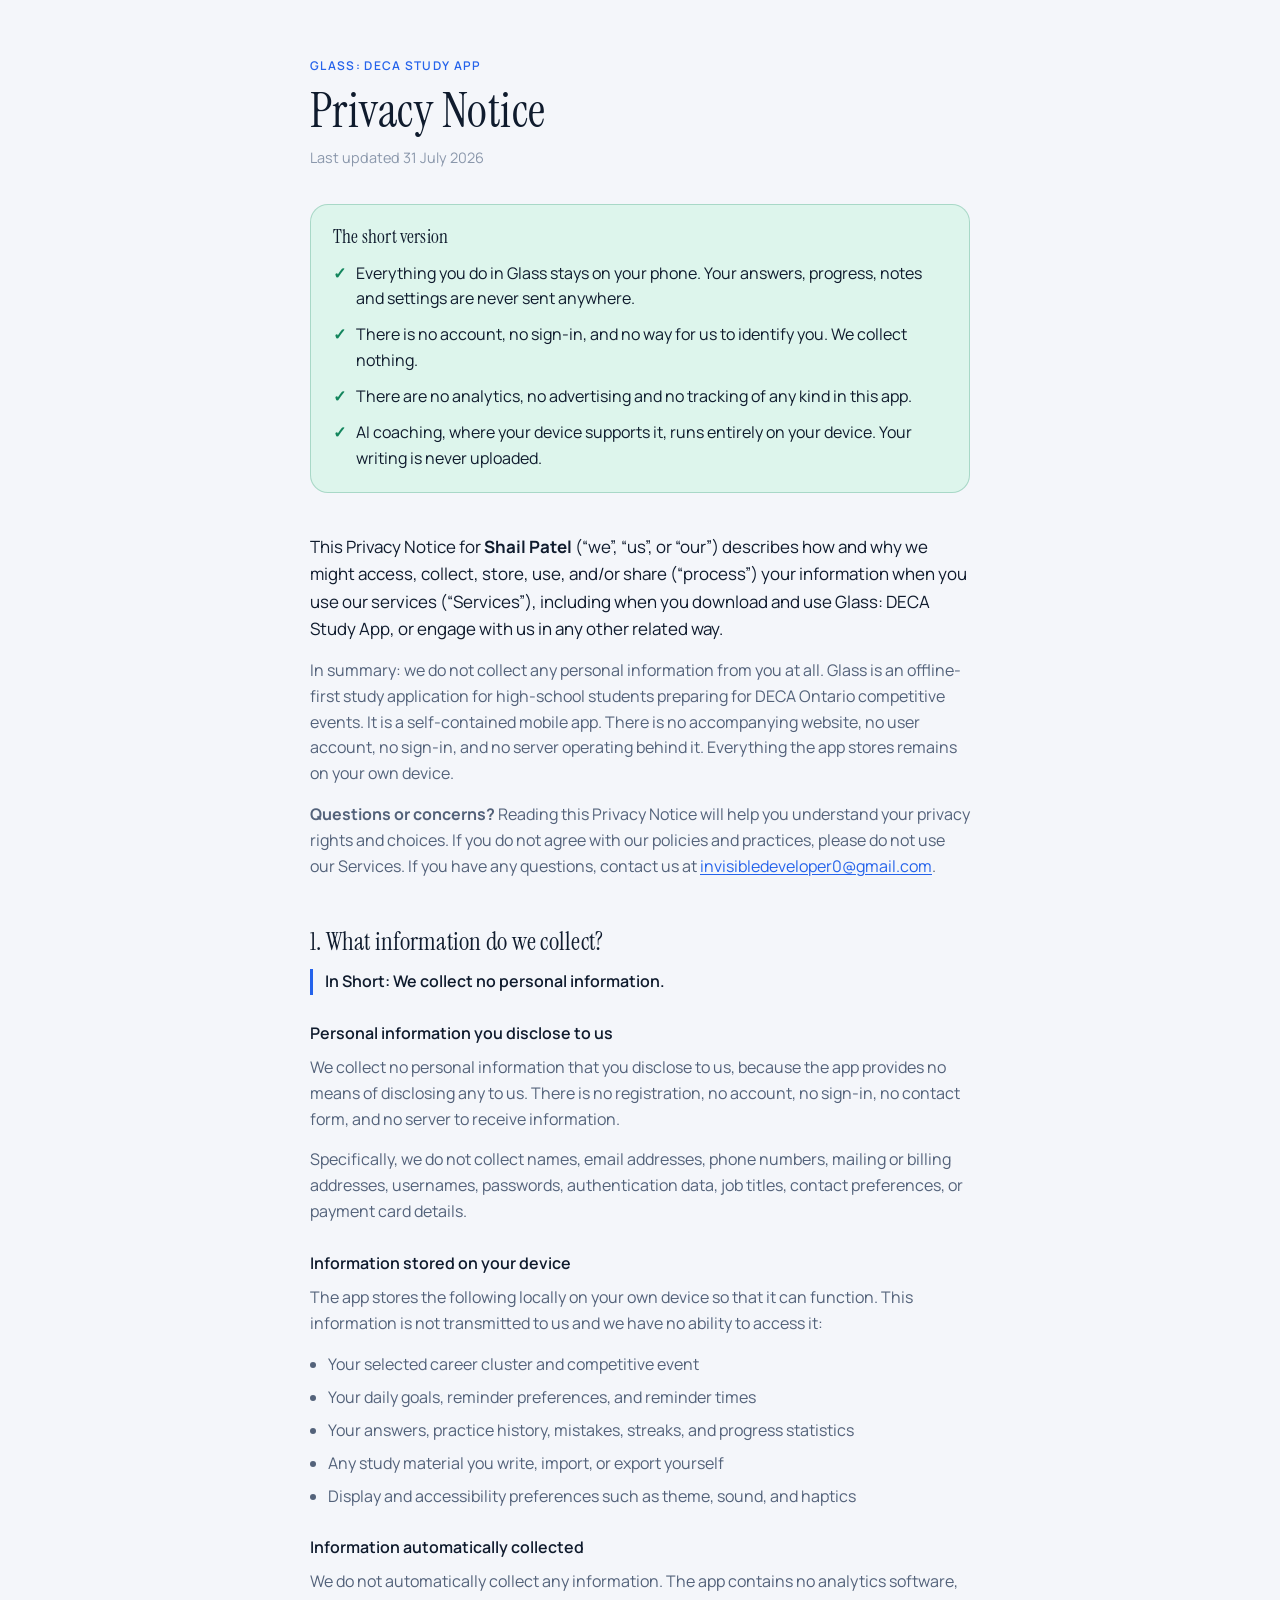
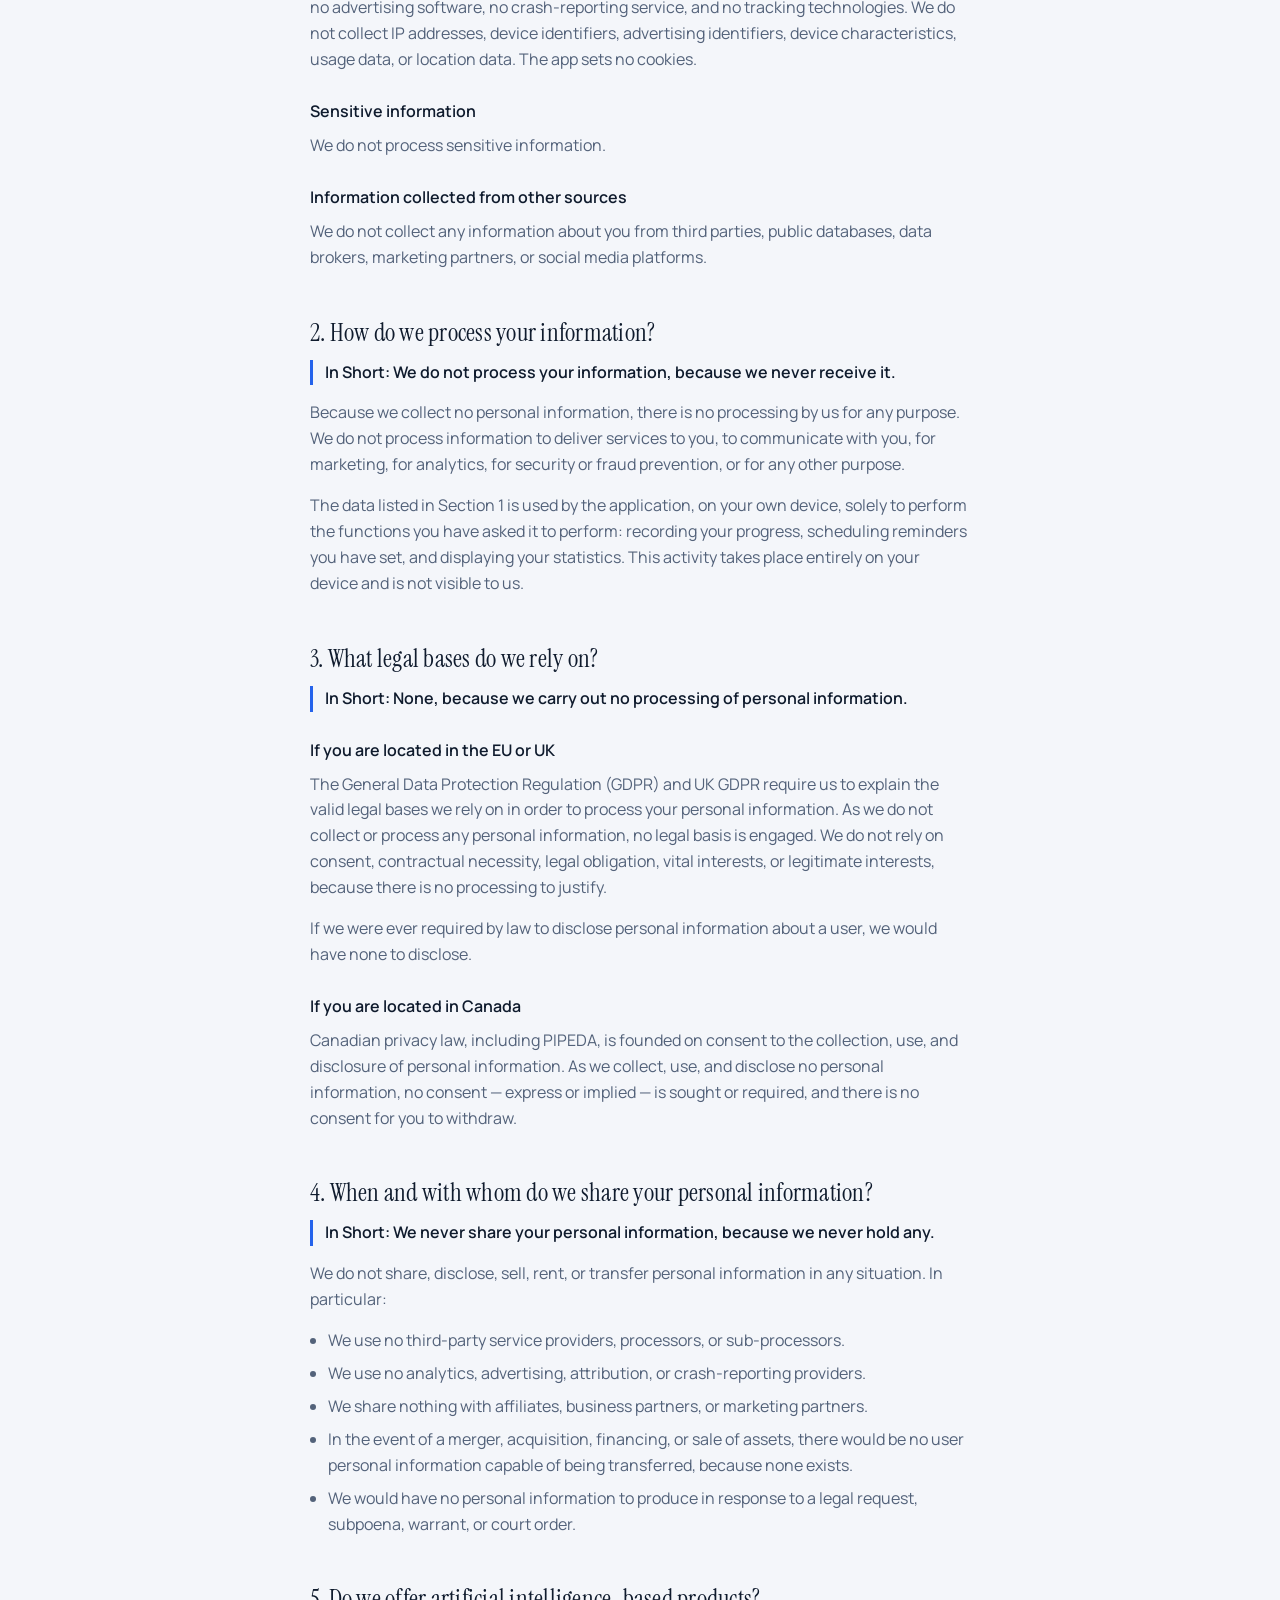
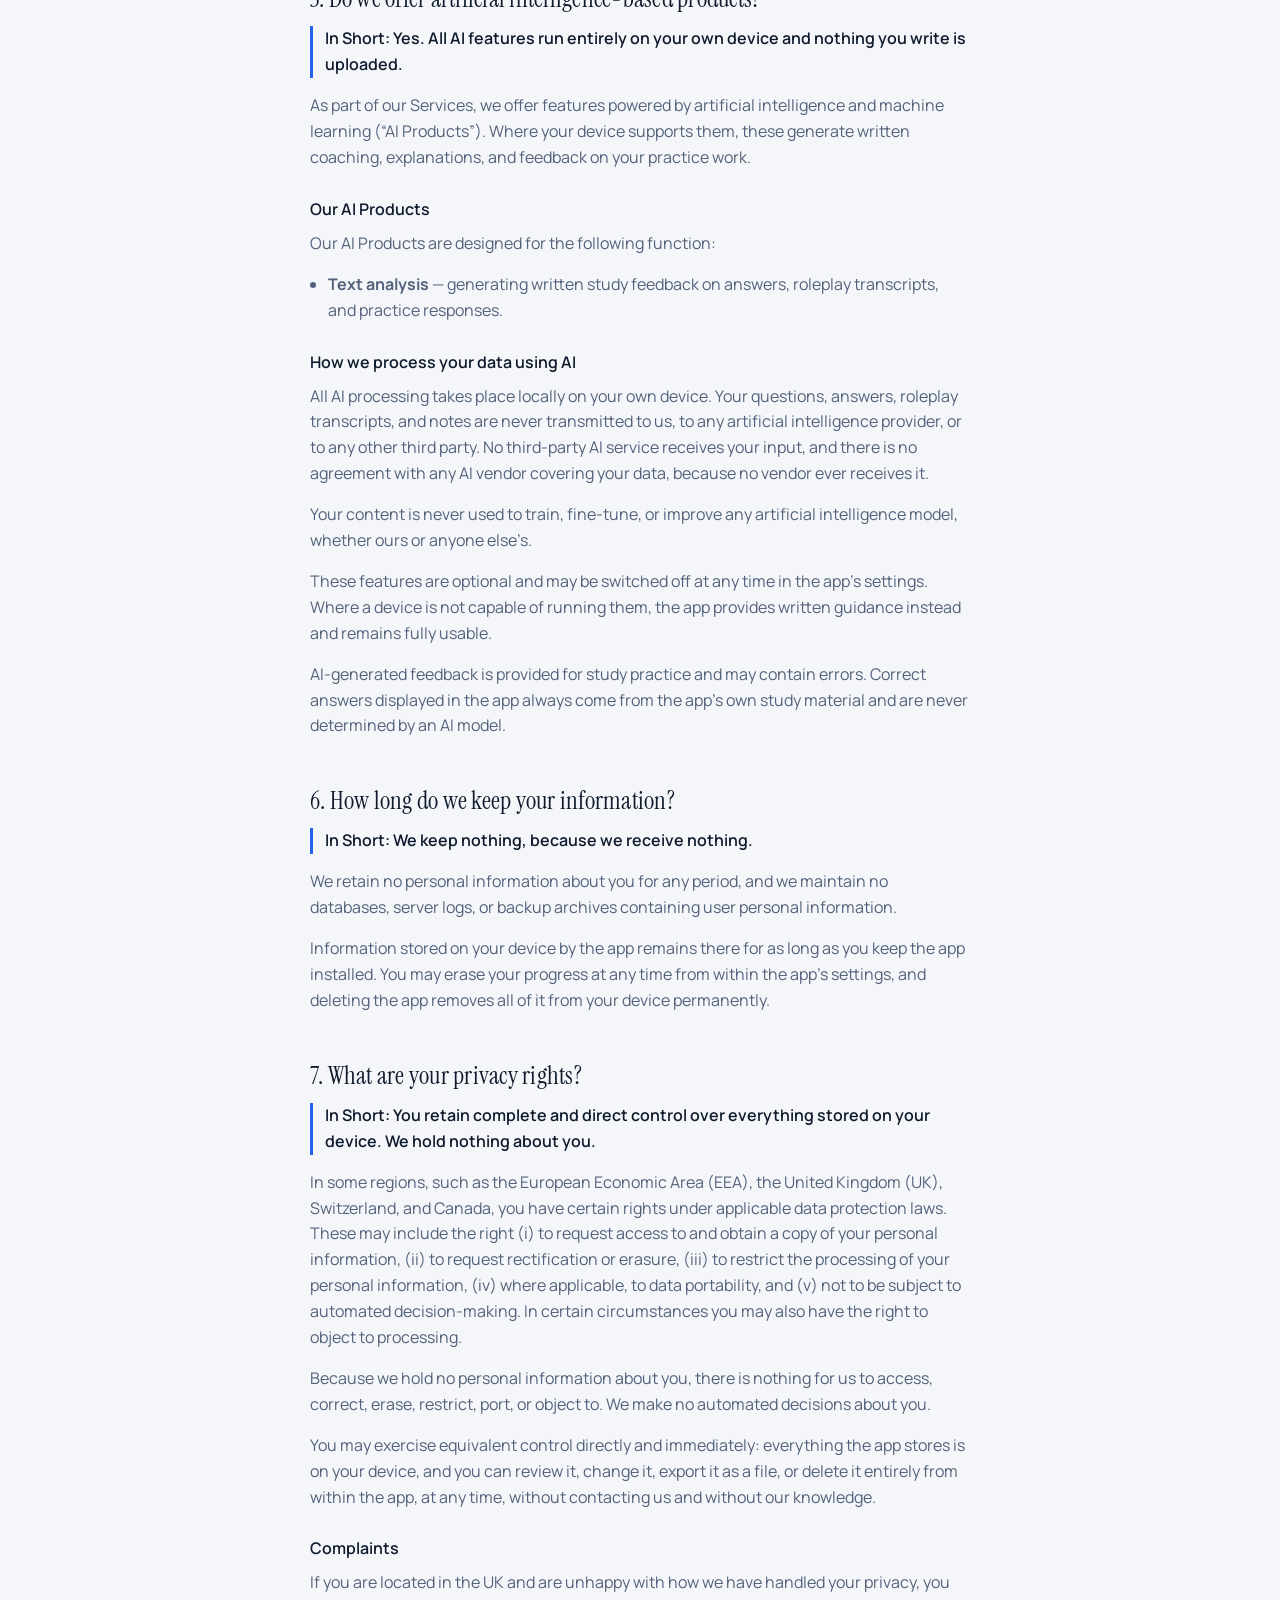
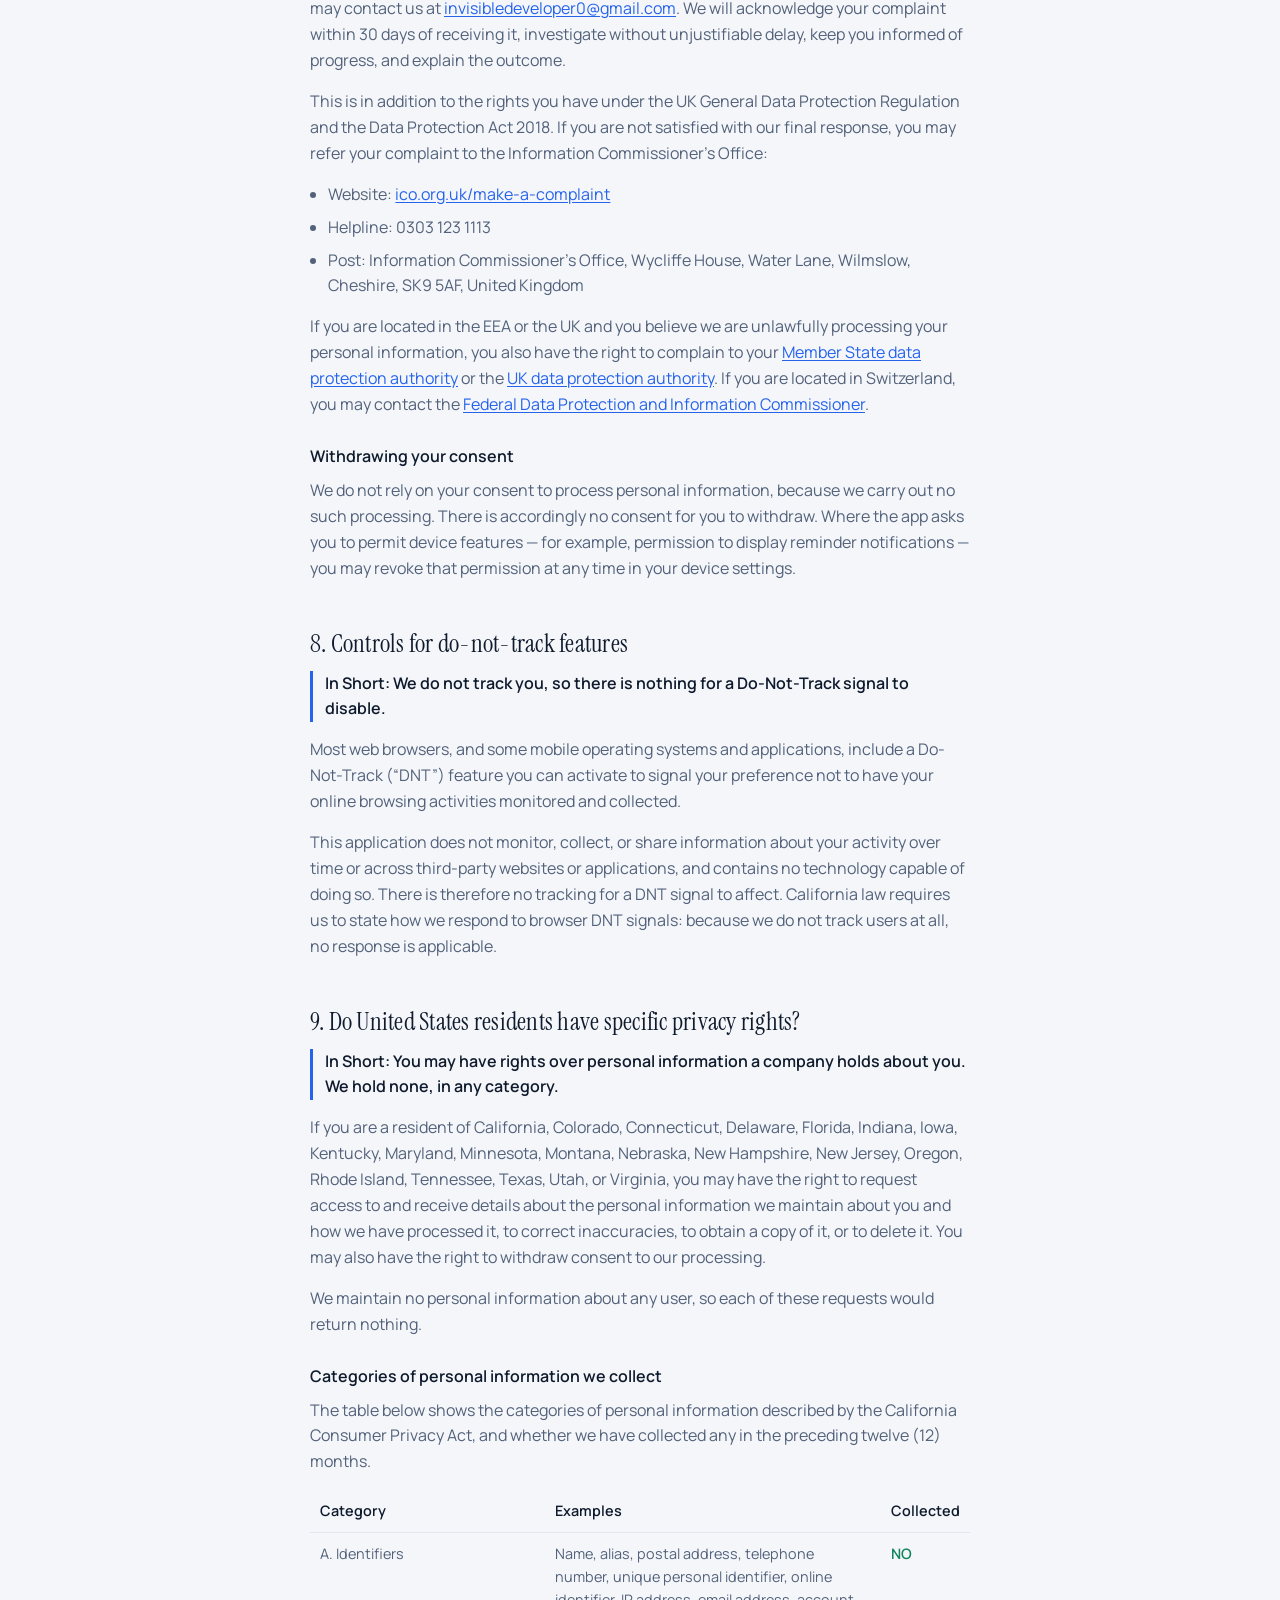
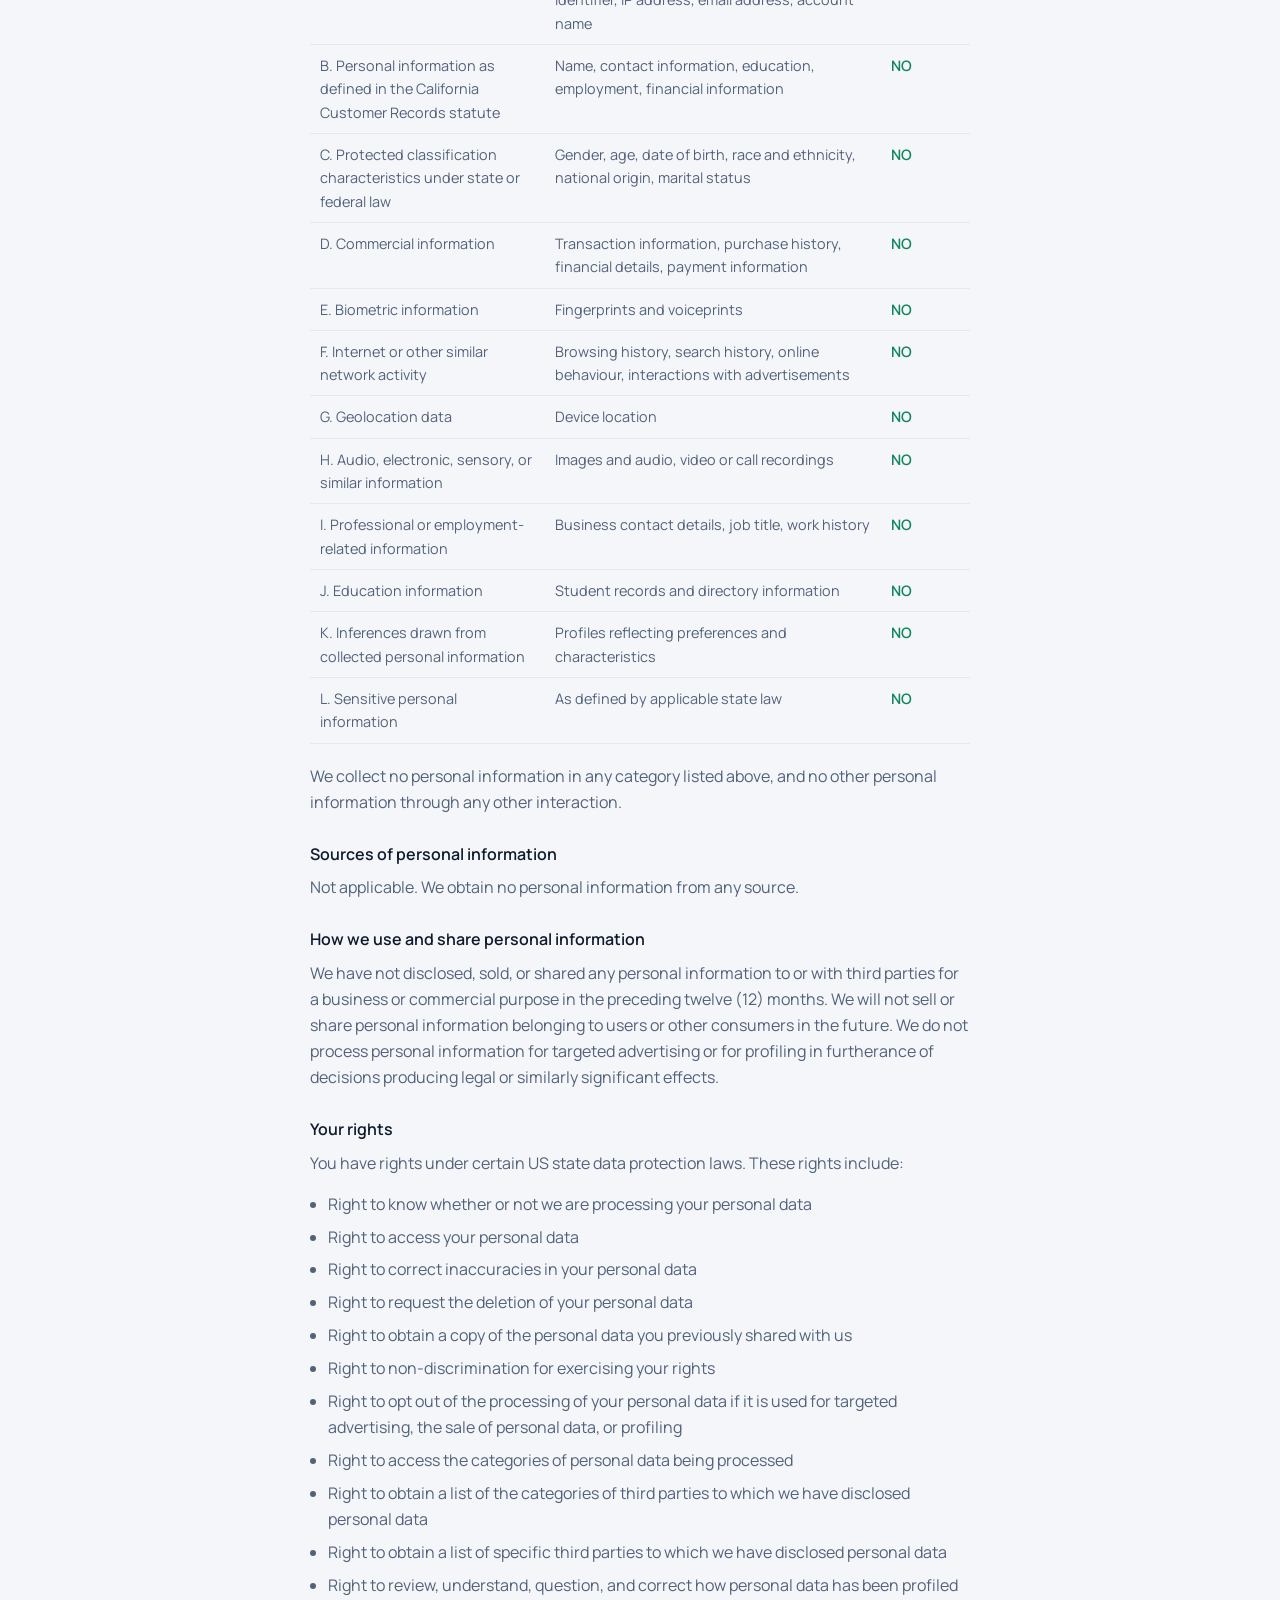
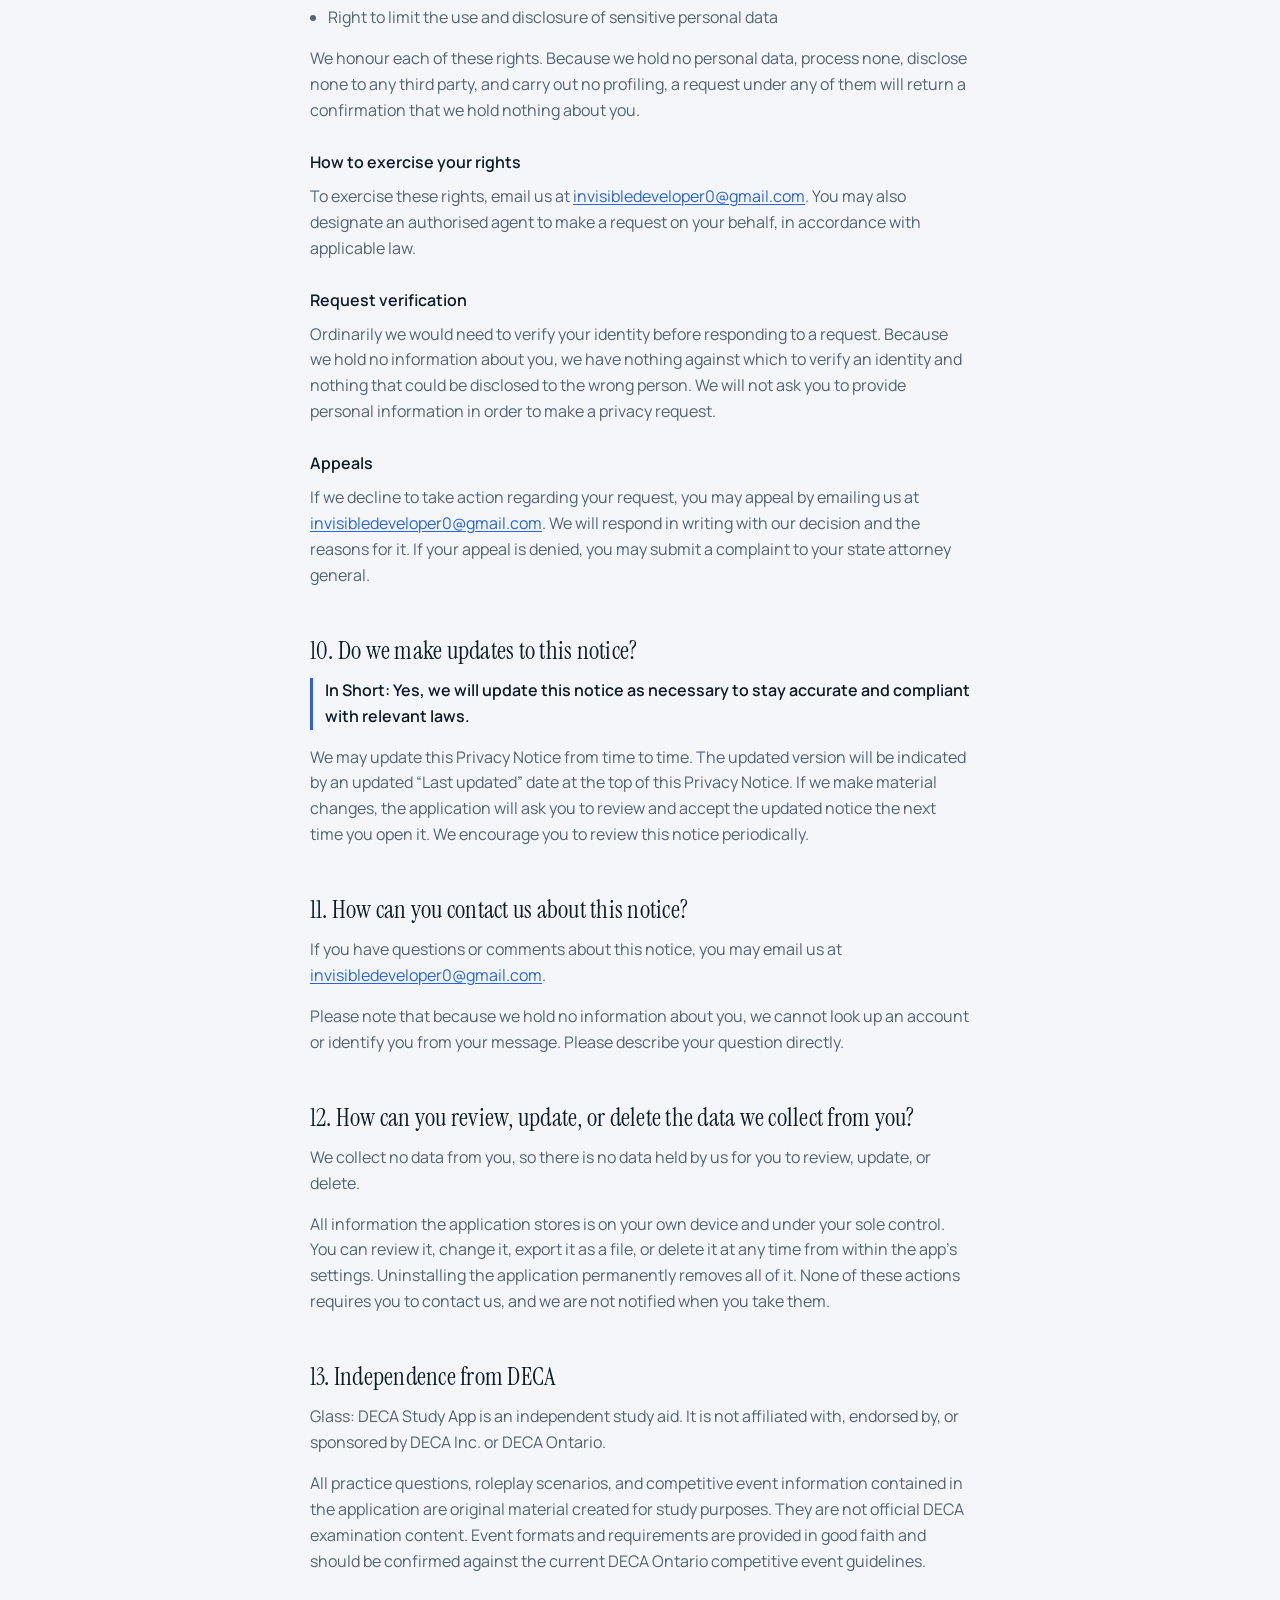
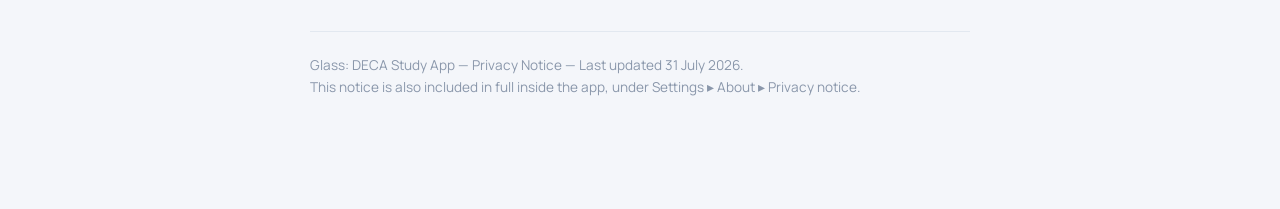
==== commit 4bc73714: "Name the controller in the published privacy notice The notice went out with [INSERT YOUR LEGAL OR T" ====
--- a/index.html
+++ b/index.html
@@ -107,7 +107,7 @@
     </ul>
   </div>
 
-  <p class="lede">This Privacy Notice for <strong>[INSERT YOUR LEGAL OR TRADING NAME]</strong> (“we”, “us”, or “our”) describes how and why we might access, collect, store, use, and/or share (“process”) your information when you use our services (“Services”), including when you download and use Glass: DECA Study App, or engage with us in any other related way.</p>
+  <p class="lede">This Privacy Notice for <strong>Shail Patel</strong> (“we”, “us”, or “our”) describes how and why we might access, collect, store, use, and/or share (“process”) your information when you use our services (“Services”), including when you download and use Glass: DECA Study App, or engage with us in any other related way.</p>
 
   <p>In summary: we do not collect any personal information from you at all. Glass is an offline-first study application for high-school students preparing for DECA Ontario competitive events. It is a self-contained mobile app. There is no accompanying website, no user account, no sign-in, and no server operating behind it. Everything the app stores remains on your own device.</p>
 
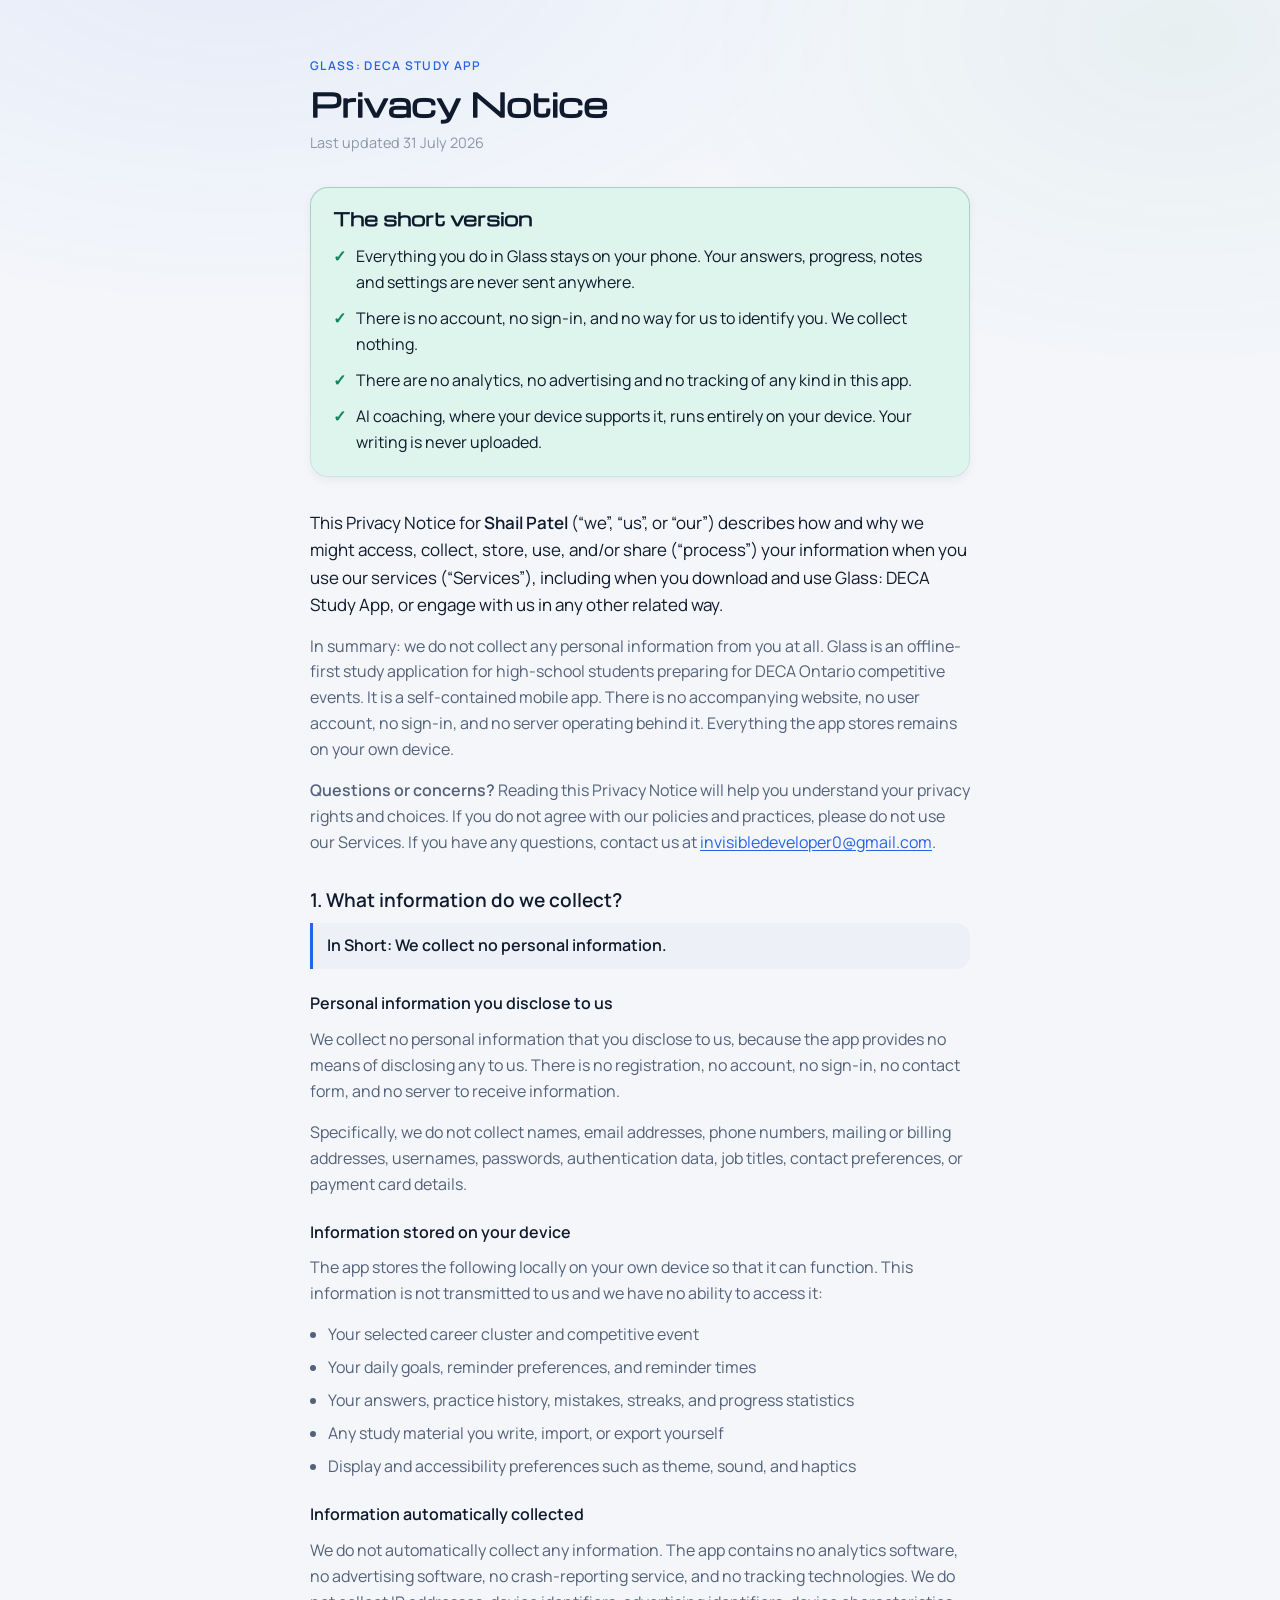
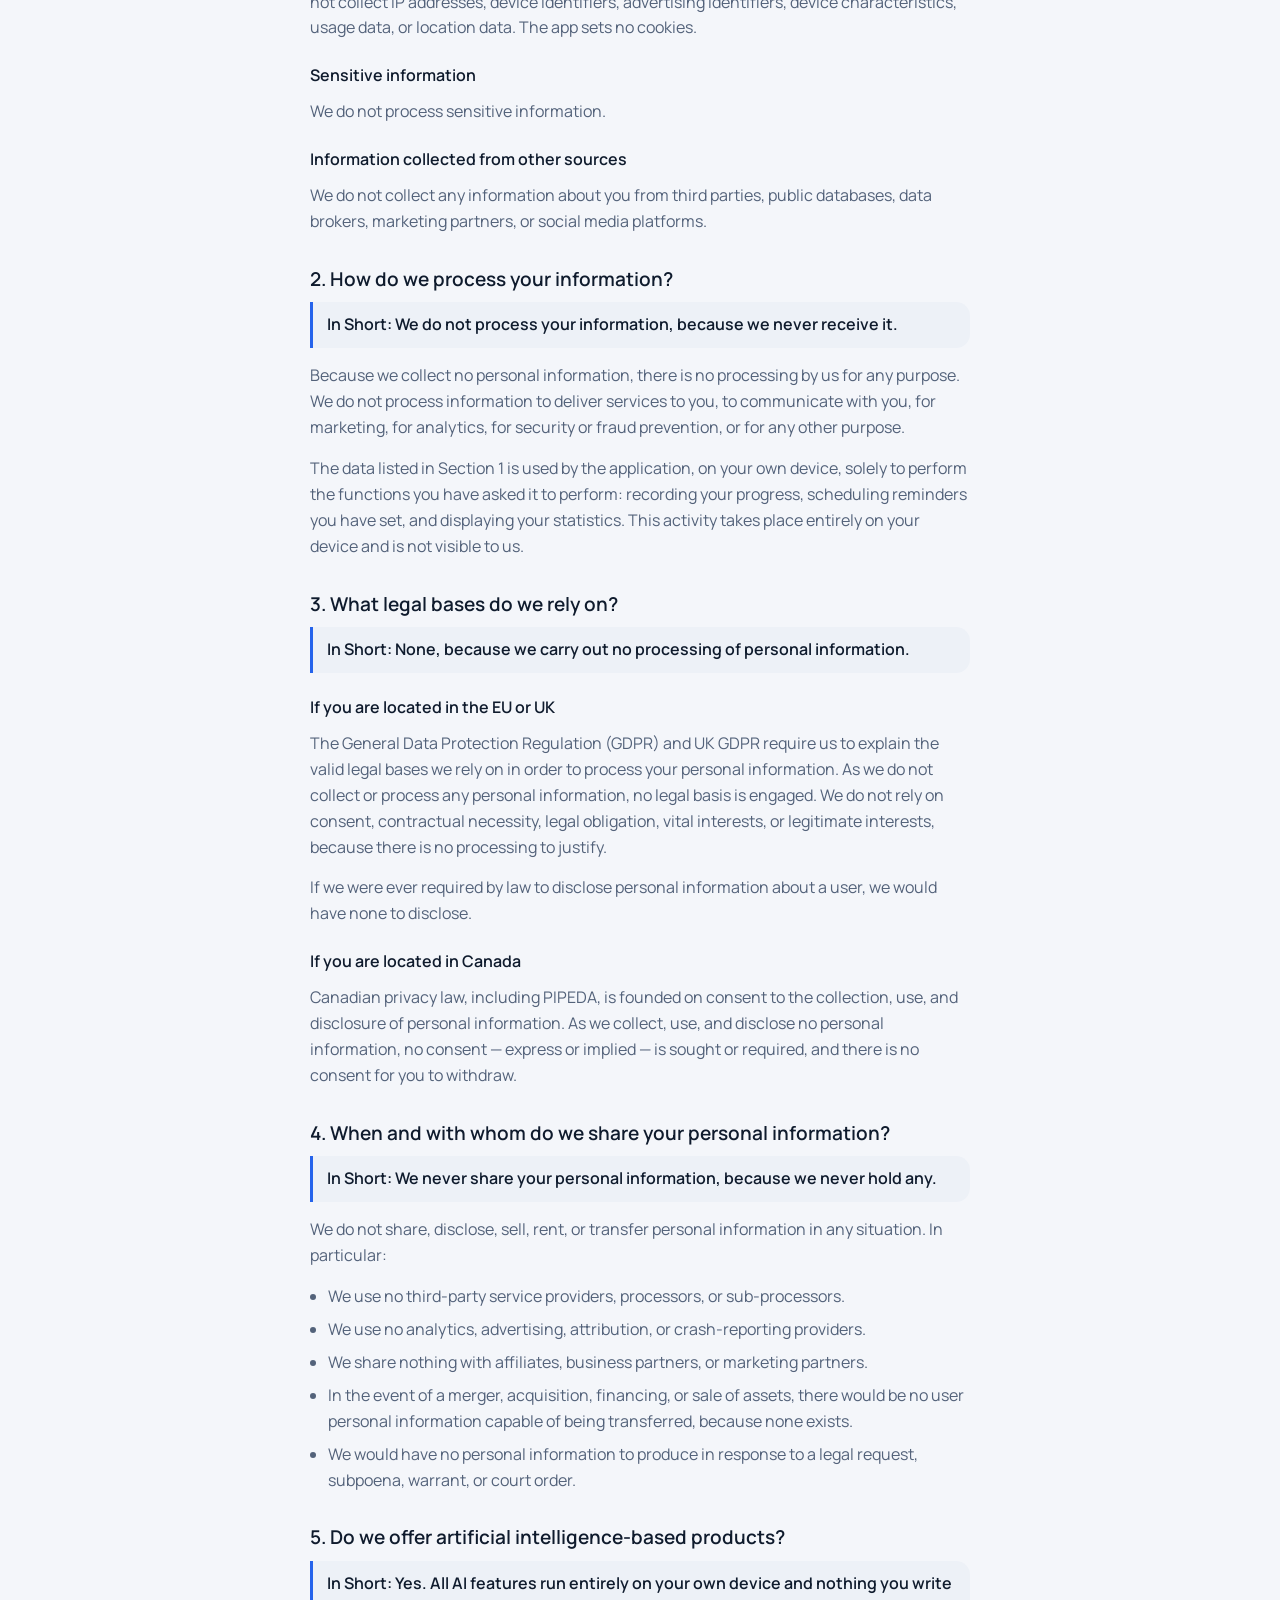
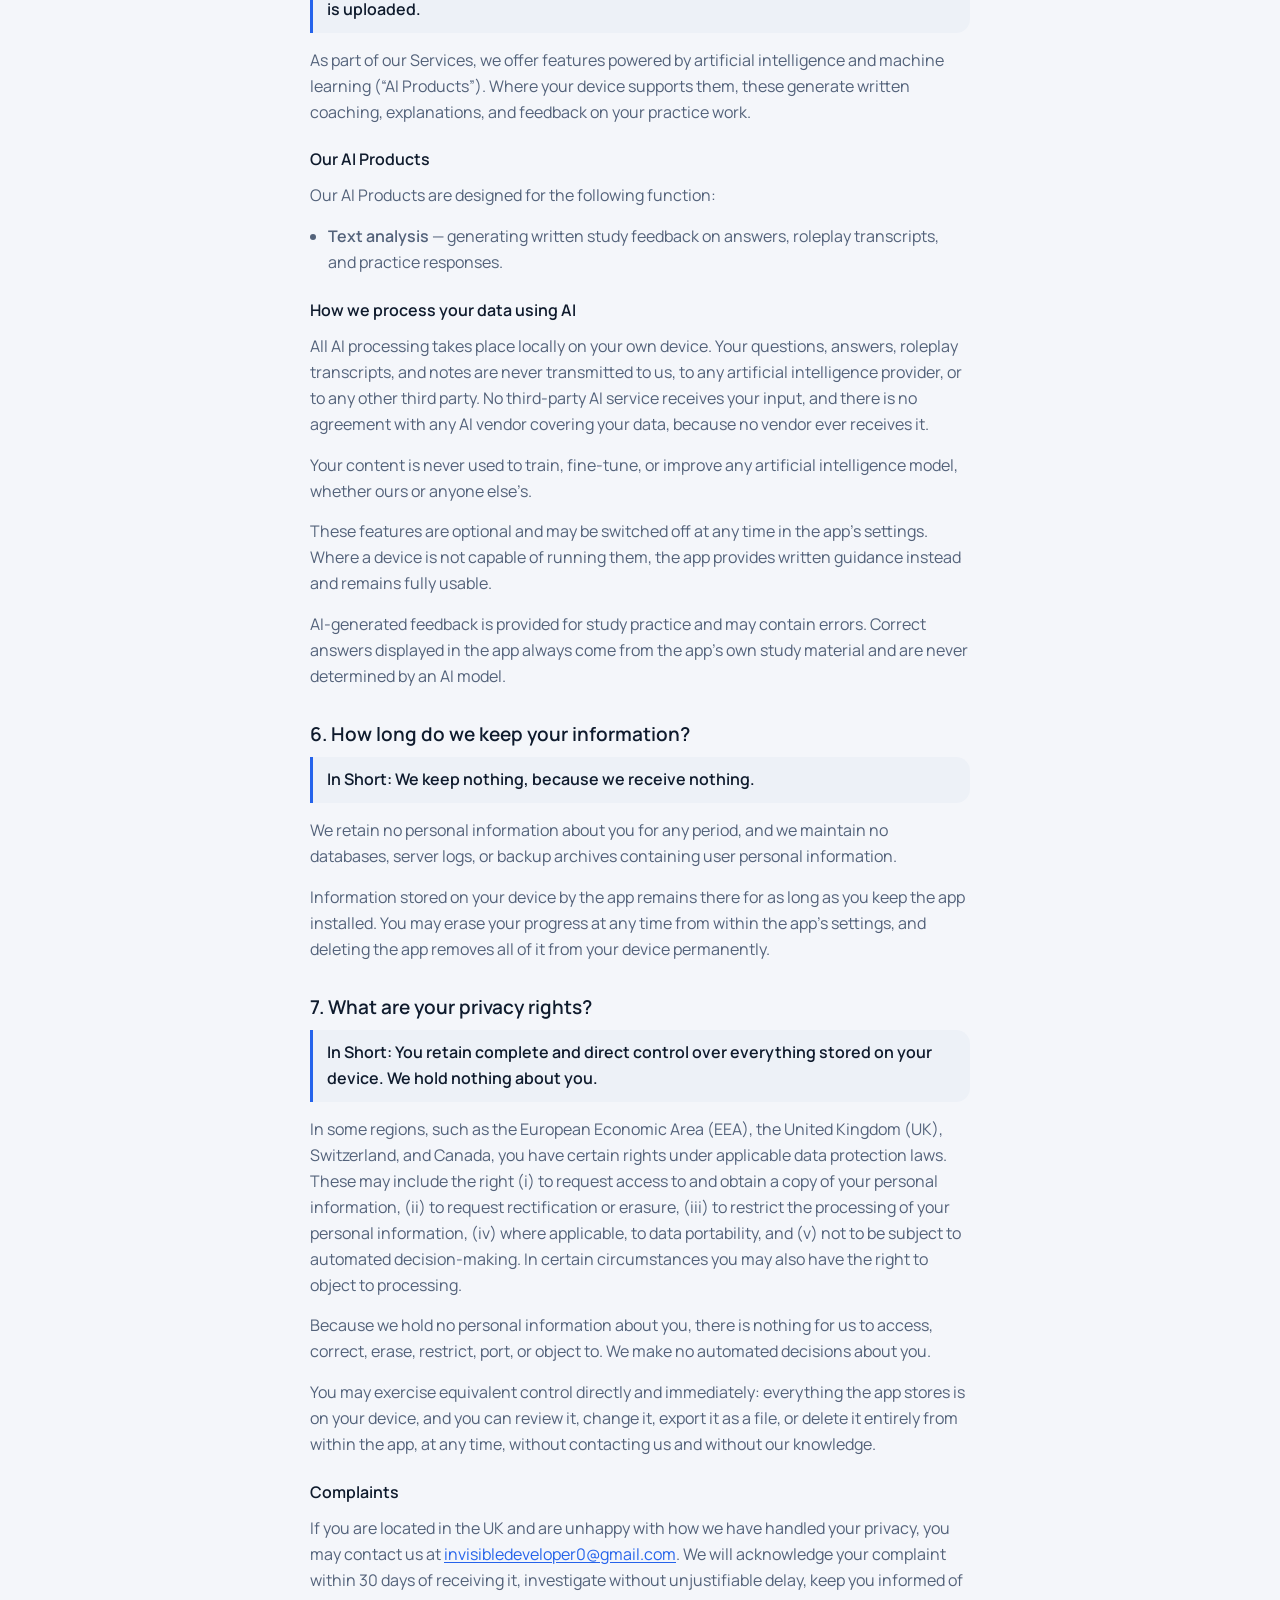
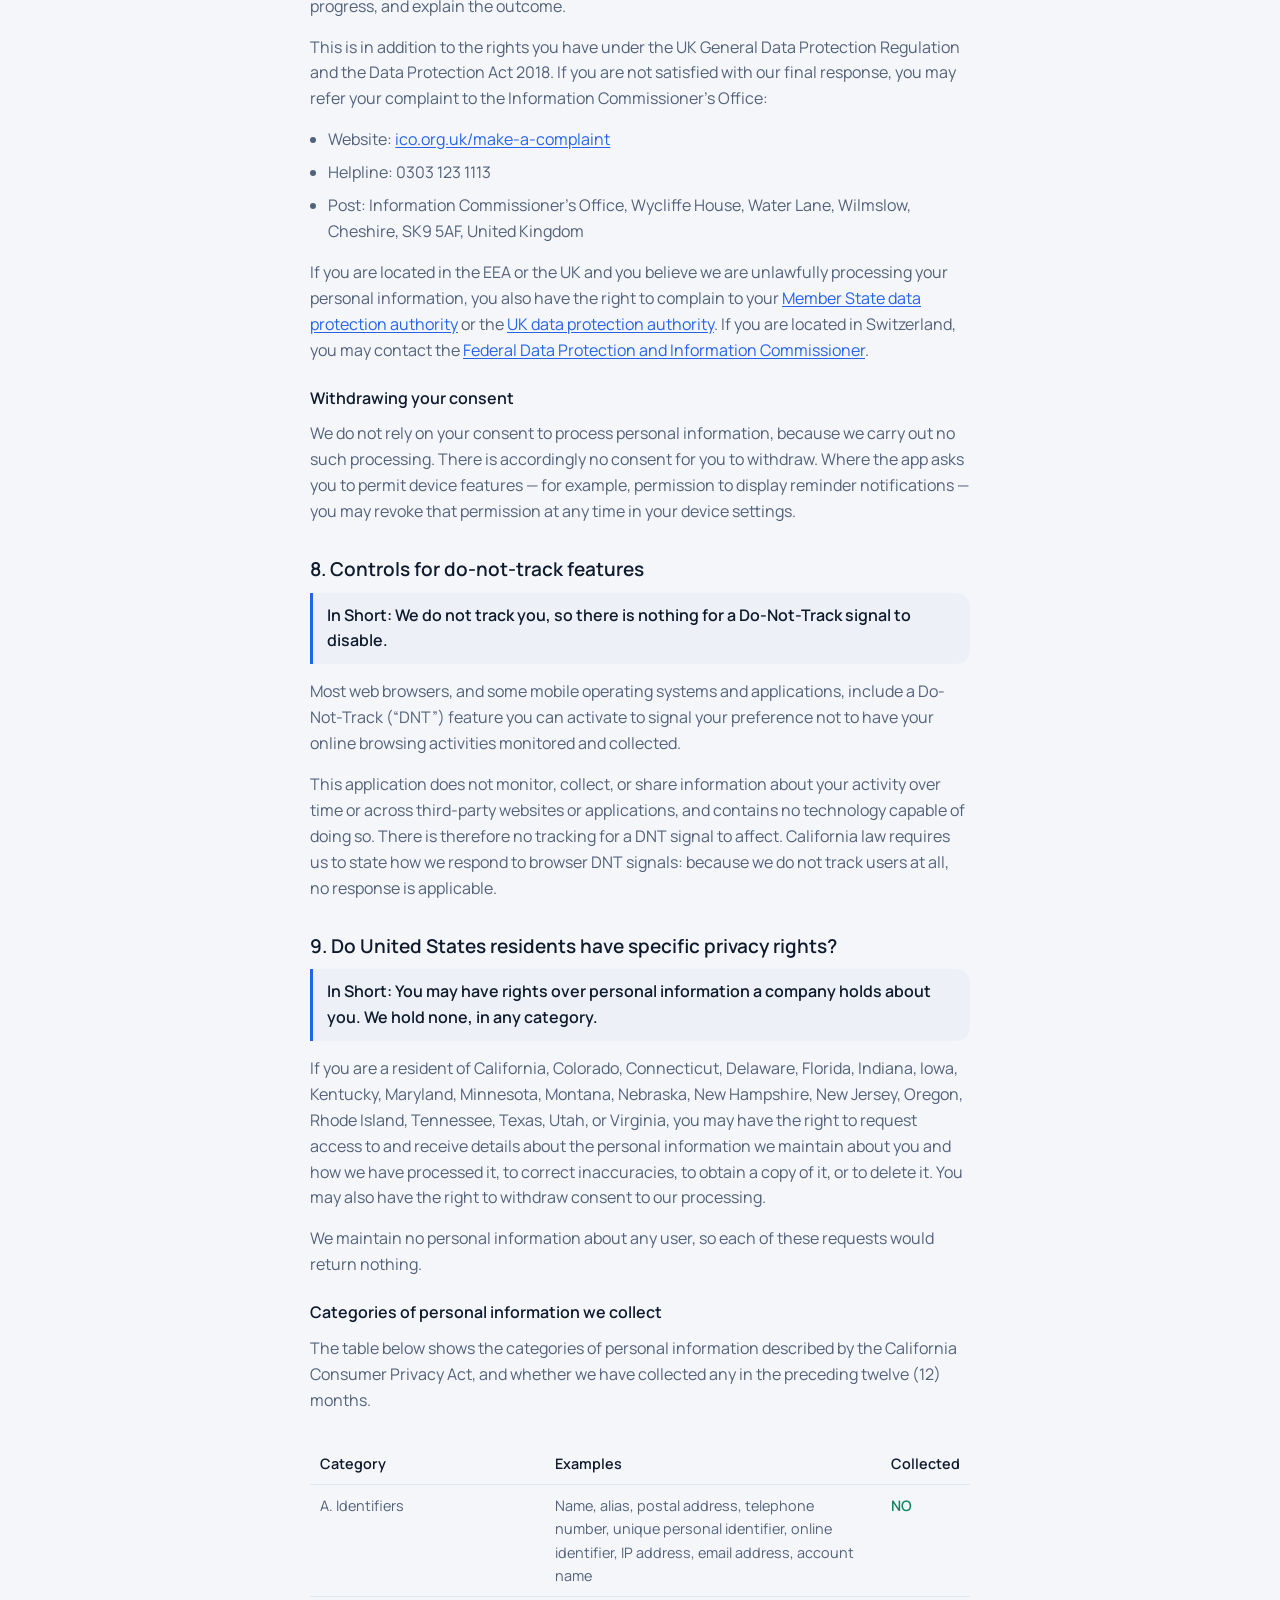
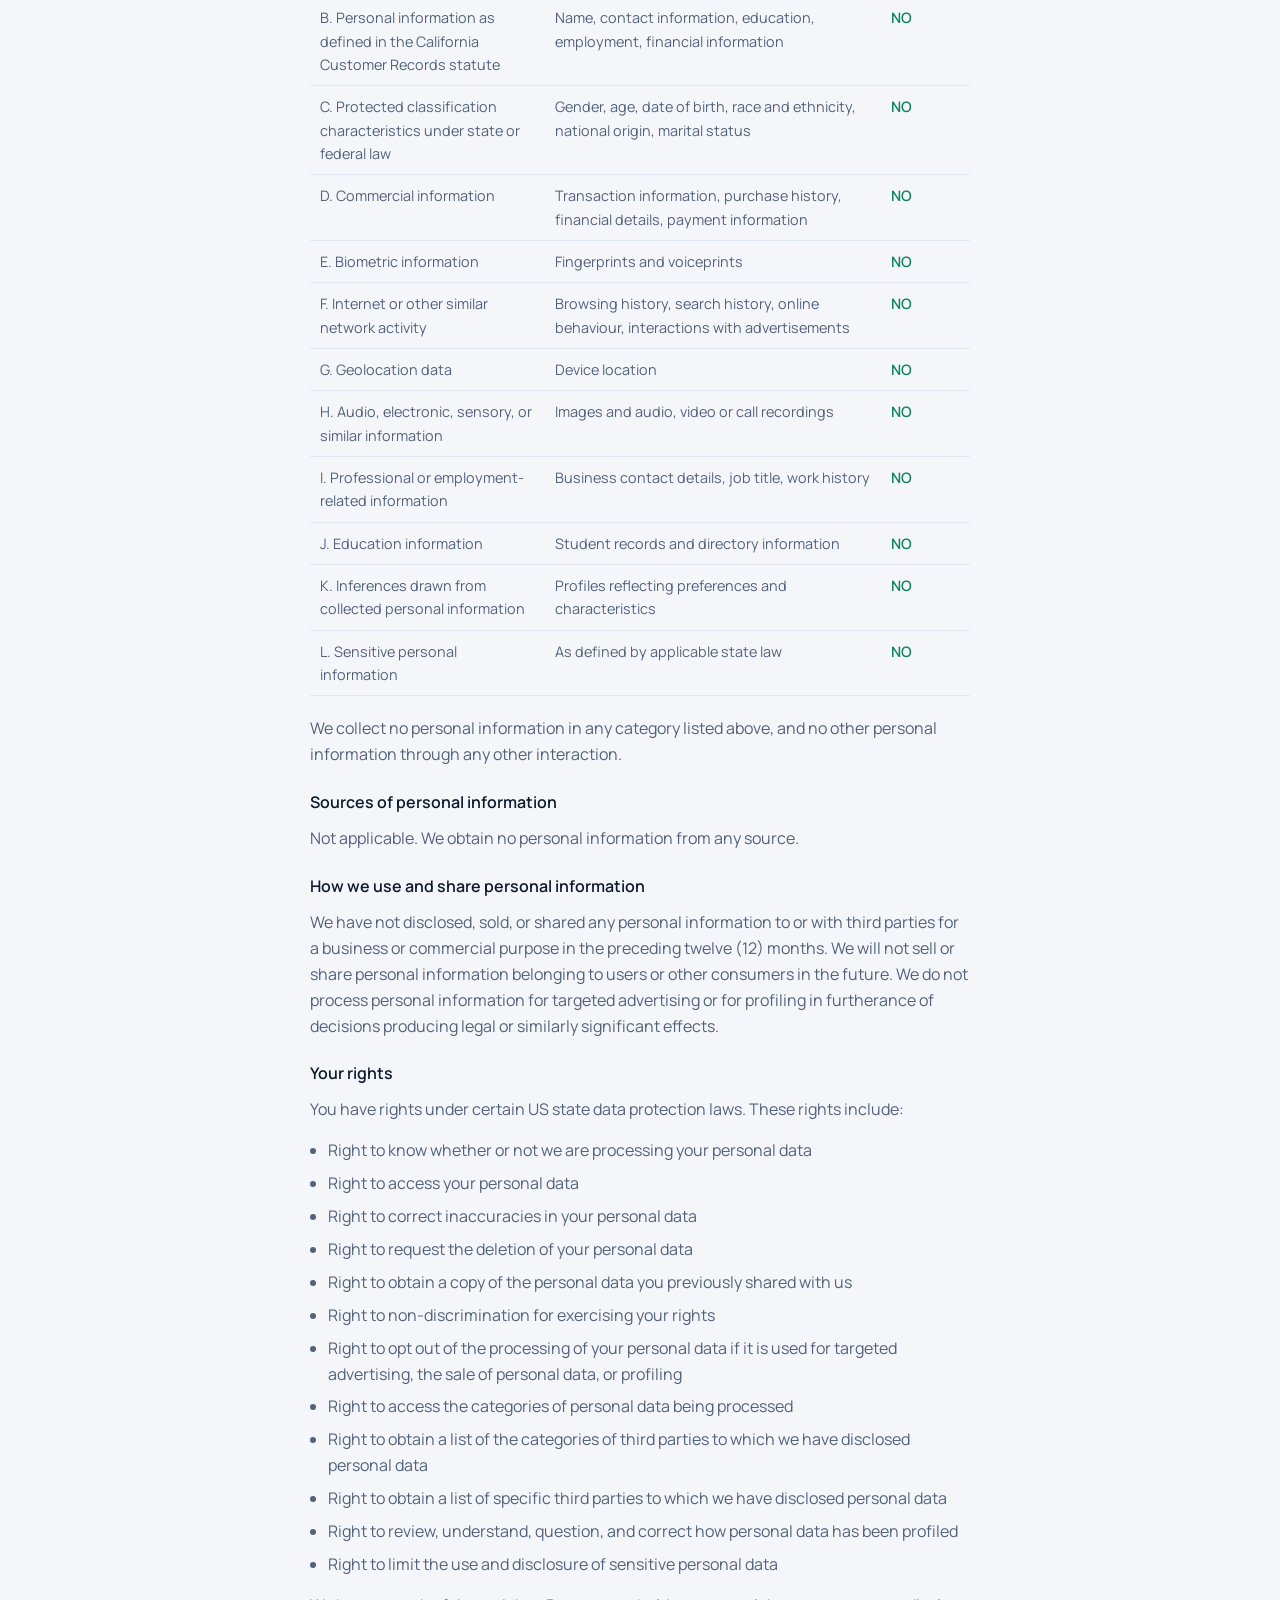
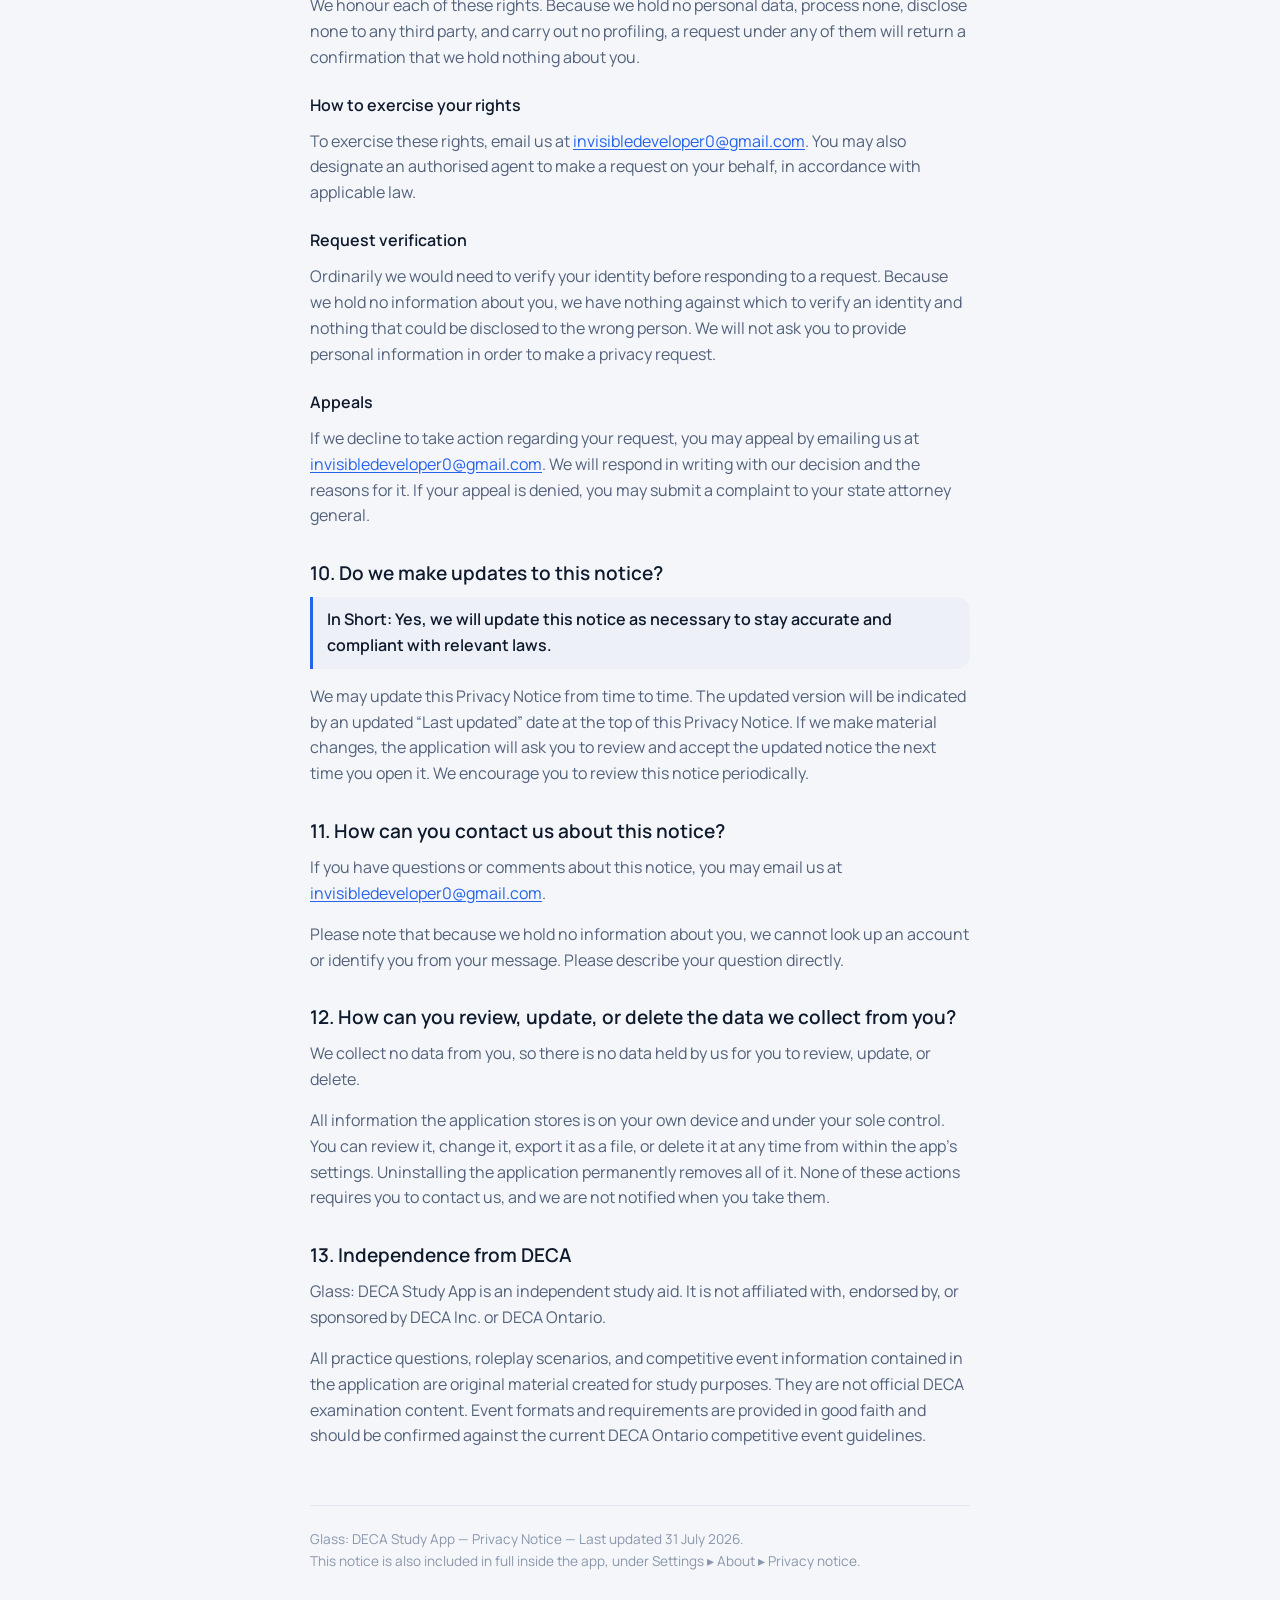
==== commit 335f1972: "Dress the notice in the app's own type and surfaces It was still on Instrument Serif, the display fa" ====
--- a/index.html
+++ b/index.html
@@ -6,28 +6,54 @@
 <title>Privacy Notice — Glass: DECA Study App</title>
 <meta name="description" content="Privacy notice for Glass, an offline-first DECA Ontario study app. We collect no personal information.">
 <meta name="robots" content="index,follow">
-<link rel="preconnect" href="https://fonts.googleapis.com">
-<link rel="preconnect" href="https://fonts.gstatic.com" crossorigin>
-<link href="https://fonts.googleapis.com/css2?family=Instrument+Serif&family=Manrope:wght@400;500;600&display=swap" rel="stylesheet">
+<link rel="preload" href="fonts/Michroma-Bold.woff2" as="font" type="font/woff2" crossorigin>
+<link rel="preload" href="fonts/Manrope-Regular.woff2" as="font" type="font/woff2" crossorigin>
 
 <!-- Deliberately self-contained rather than linking /web/app.css. That file is
      the interactive preview's stylesheet and will change as the preview does;
      a privacy notice is a document Apple and users may load years from now and
      it should not be able to break. Tokens below are copied from
-     Core/DesignSystem.swift, same as the preview's. -->
+     Core/DesignSystem.swift, same as the preview's.
+
+     The faces are self-hosted rather than fetched from Google Fonts, for two
+     reasons. Michroma Bold does not exist upstream — the foundry ships one cut,
+     and the app's bold is generated from it (§5), so there is nothing to fetch.
+     And a page whose own second bullet promises no tracking of any kind should
+     not hand the reader's IP to a third party to render its headings. WOFF2
+     brings all three faces to 63 KB, less than the two Google requests cost.
+     OFL licences sit beside them in fonts/, as they do in the app. -->
 <style>
+  @font-face {
+    font-family:'Michroma App'; font-weight:700; font-style:normal; font-display:swap;
+    src:url('fonts/Michroma-Bold.woff2') format('woff2');
+  }
+  @font-face {
+    font-family:'Manrope App'; font-weight:400; font-style:normal; font-display:swap;
+    src:url('fonts/Manrope-Regular.woff2') format('woff2');
+  }
+  @font-face {
+    font-family:'Manrope App'; font-weight:600; font-style:normal; font-display:swap;
+    src:url('fonts/Manrope-SemiBold.woff2') format('woff2');
+  }
+
   :root {
-    --canvas:#F4F6FA; --card:#FFFFFF; --stroke:#E2E8F0;
+    --canvas:#F4F6FA; --card:#FFFFFF; --card-sunken:#EDF1F7;
+    --stroke:#E2E8F0; --stroke-glint:#EDF2F9;
     --text-primary:#0F1B2D; --text-secondary:#53627A; --text-tertiary:#8A97AB;
     --accent:#2563EB; --success:#12855C; --success-soft:#DDF5EC;
-    --display:'Instrument Serif',Didot,'Bodoni 72',Georgia,serif;
-    --text:'Manrope',-apple-system,'SF Pro Text','Helvetica Neue',sans-serif;
+    --shadow:15,27,45;
+    --display:'Michroma App','Michroma',Verdana,sans-serif;
+    --text:'Manrope App','Manrope',-apple-system,'SF Pro Text','Helvetica Neue',sans-serif;
+    --radius-card:18px; --radius-control:14px;
+    --gap-header:10px; --gap-stack:14px; --gap-section:32px;
   }
   @media (prefers-color-scheme: dark) {
     :root {
-      --canvas:#0D1219; --card:#161E29; --stroke:#27313F;
+      --canvas:#0D1219; --card:#161E29; --card-sunken:#111823;
+      --stroke:#27313F; --stroke-glint:#3B4859;
       --text-primary:#F2F5F9; --text-secondary:#9AA8BC; --text-tertiary:#6C7A8D;
       --accent:#5B8DEF; --success:#34C793; --success-soft:#11312A;
+      --shadow:0,0,0;
     }
   }
   *,*::before,*::after { box-sizing:border-box; }
@@ -37,24 +63,54 @@
     font-family:var(--text); font-size:16px; line-height:1.62;
     -webkit-font-smoothing:antialiased;
   }
+  /* The ambient wash the app puts behind every screen, held still. Fixed and
+     behind everything, so it never costs a repaint while reading and never
+     sits between the eye and the text. */
+  body::before {
+    content:""; position:fixed; inset:0; z-index:-1; pointer-events:none;
+    background:
+      radial-gradient(58rem 34rem at 18% -8%, rgba(37,99,235,.07), transparent 70%),
+      radial-gradient(46rem 30rem at 92% 4%, rgba(18,133,92,.05), transparent 70%);
+  }
+  @media (prefers-color-scheme: dark) {
+    body::before {
+      background:
+        radial-gradient(58rem 34rem at 18% -8%, rgba(91,141,239,.10), transparent 70%),
+        radial-gradient(46rem 30rem at 92% 4%, rgba(52,199,147,.06), transparent 70%);
+    }
+  }
   .wrap { max-width:44rem; margin:0 auto; padding:56px 22px 96px; }
 
+  /* Tracked uppercase, the app's one eyebrow treatment (§8.23: this is
+     .appCaptionBold, there is no .appKicker). */
   .eyebrow {
     font-size:.75rem; font-weight:600; letter-spacing:.11em; text-transform:uppercase;
-    color:var(--accent); margin:0 0 10px;
-  }
+    color:var(--accent); margin:0 0 var(--gap-header);
+  }
+
+  /* Michroma carries the document title and nothing else on this page.
+     Measured before it was chosen: "Privacy Notice" is one line at every size
+     the clamp reaches, but the longest section heading — "4. When and with
+     whom do we share your personal information?" — is 764px at 19px Michroma,
+     which is three lines on a 360px phone and still two on the desktop column.
+     A display face that wraps three times has stopped announcing a heading and
+     started obstructing it, so the section headings are Manrope SemiBold, the
+     same division the app makes when it puts Michroma on a screen title and
+     Manrope on everything beneath. */
   h1 {
-    font-family:var(--display); font-weight:400; font-size:clamp(2.2rem,6vw,3rem);
-    line-height:1.1; color:var(--text-primary); margin:0 0 8px; letter-spacing:.01em;
-  }
-  .updated { font-size:.9rem; color:var(--text-tertiary); margin:0 0 34px; }
+    font-family:var(--display); font-weight:700;
+    font-size:clamp(1.5rem,5.5vw,2rem); line-height:1.18;
+    color:var(--text-primary); margin:0 0 8px;
+  }
+  .updated { font-size:.9rem; color:var(--text-tertiary); margin:0 0 var(--gap-section); }
 
   h2 {
-    font-family:var(--display); font-weight:400; font-size:1.55rem; line-height:1.25;
-    color:var(--text-primary); margin:46px 0 12px; letter-spacing:.01em;
+    font-family:var(--text); font-weight:600; font-size:1.19rem; line-height:1.34;
+    color:var(--text-primary); margin:var(--gap-section) 0 var(--gap-header);
   }
   h3 {
-    font-size:1rem; font-weight:600; color:var(--text-primary); margin:26px 0 8px;
+    font-size:1rem; font-weight:600; color:var(--text-primary);
+    margin:22px 0 var(--gap-header);
   }
   p { margin:0 0 15px; }
   a { color:var(--accent); text-decoration:underline; text-underline-offset:2px; word-break:break-word; }
@@ -62,32 +118,70 @@
   ul { margin:0 0 15px; padding-left:1.15rem; }
   li { margin:0 0 7px; }
 
+  /* The app's card: opaque fill, a border that is lighter at the top as if the
+     pane were catching the light field it sits in, and a shadow belonging to
+     the shape rather than the content. Two stacked backgrounds are how CSS
+     does a gradient border — the first paints the fill over the padding box,
+     the second the gradient over the border box. */
+  .card {
+    background:
+      linear-gradient(var(--card),var(--card)) padding-box,
+      linear-gradient(to bottom,var(--stroke-glint),var(--stroke)) border-box;
+    border:1px solid transparent;
+    border-radius:var(--radius-card);
+    box-shadow:0 4px 10px rgba(var(--shadow),.05);
+  }
+
   .short {
-    background:var(--success-soft); border:1px solid color-mix(in srgb,var(--success) 26%,transparent);
-    border-radius:18px; padding:20px 22px; margin:0 0 40px;
-  }
-  .short h2 { margin:0 0 12px; font-size:1.2rem; }
+    background:
+      linear-gradient(var(--success-soft),var(--success-soft)) padding-box,
+      linear-gradient(to bottom,
+        color-mix(in srgb,var(--success) 34%,transparent),
+        color-mix(in srgb,var(--success) 16%,transparent)) border-box;
+    border:1px solid transparent;
+    border-radius:var(--radius-card);
+    box-shadow:0 4px 10px rgba(var(--shadow),.05);
+    padding:20px 22px; margin:0 0 var(--gap-section);
+  }
+  .short h2 {
+    font-family:var(--display); font-weight:700; font-size:1.1rem; line-height:1.3;
+    margin:0 0 var(--gap-stack);
+  }
   .short ul { list-style:none; padding:0; margin:0; }
   .short li { display:flex; gap:10px; align-items:flex-start; margin-bottom:10px; color:var(--text-primary); }
-  .short li::before { content:"✓"; color:var(--success); font-weight:700; flex:none; line-height:1.6; }
+  .short li::before { content:"\2713"; color:var(--success); font-weight:600; flex:none; line-height:1.6; }
   .short li:last-child { margin-bottom:0; }
 
   .lede { font-size:1.06rem; color:var(--text-primary); }
+
+  /* The app states a rule and then the detail under it; this is that shape.
+     A tinted plate rather than a bare rule, so it reads as a surface the app
+     uses rather than as a blockquote. */
   .inshort {
     font-weight:600; color:var(--text-primary);
-    border-left:3px solid var(--accent); padding-left:12px; margin:0 0 15px;
+    background:var(--card-sunken);
+    border-left:3px solid var(--accent);
+    border-radius:0 var(--radius-control) var(--radius-control) 0;
+    padding:10px 14px; margin:0 0 15px;
   }
 
   table { width:100%; border-collapse:collapse; margin:14px 0 20px; font-size:.9rem; }
   th, td { text-align:left; padding:9px 10px; border-bottom:1px solid var(--stroke); vertical-align:top; }
   th { color:var(--text-primary); font-weight:600; }
   td.no { color:var(--success); font-weight:600; white-space:nowrap; }
+  /* Wide tables scroll inside themselves rather than pushing the page sideways. */
+  .scroller { overflow-x:auto; -webkit-overflow-scrolling:touch; }
 
   footer {
     margin-top:56px; padding-top:22px; border-top:1px solid var(--stroke);
     font-size:.85rem; color:var(--text-tertiary);
   }
-  @media print { body { background:#fff; } .wrap { padding:0; max-width:none; } }
+  @media print {
+    body { background:#fff; }
+    body::before { display:none; }
+    .wrap { padding:0; max-width:none; }
+    .short, .card { box-shadow:none; }
+  }
 </style>
 </head>
 <body>
@@ -203,6 +297,7 @@
   <p>We maintain no personal information about any user, so each of these requests would return nothing.</p>
   <h3>Categories of personal information we collect</h3>
   <p>The table below shows the categories of personal information described by the California Consumer Privacy Act, and whether we have collected any in the preceding twelve (12) months.</p>
+  <div class="scroller">
   <table>
     <thead><tr><th>Category</th><th>Examples</th><th>Collected</th></tr></thead>
     <tbody>
@@ -220,6 +315,7 @@
       <tr><td>L. Sensitive personal information</td><td>As defined by applicable state law</td><td class="no">NO</td></tr>
     </tbody>
   </table>
+  </div>
   <p>We collect no personal information in any category listed above, and no other personal information through any other interaction.</p>
   <h3>Sources of personal information</h3>
   <p>Not applicable. We obtain no personal information from any source.</p>
